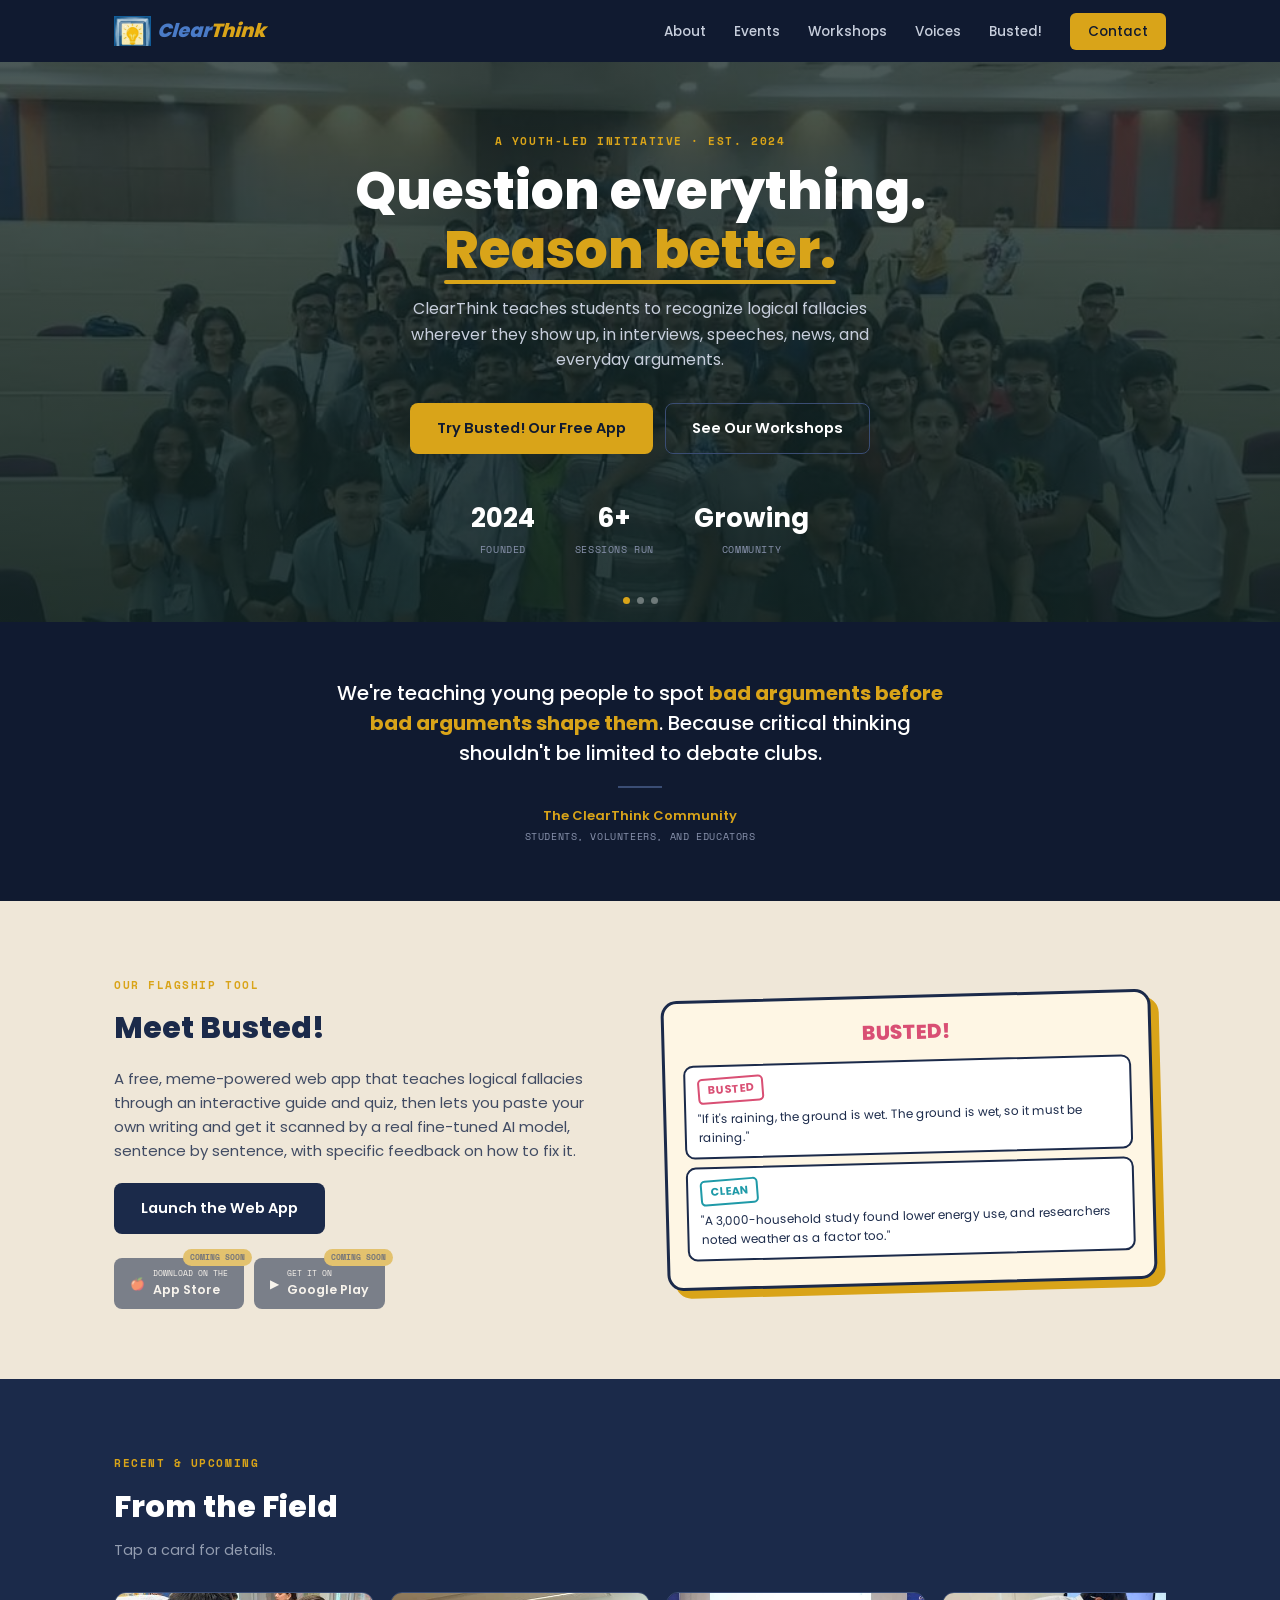
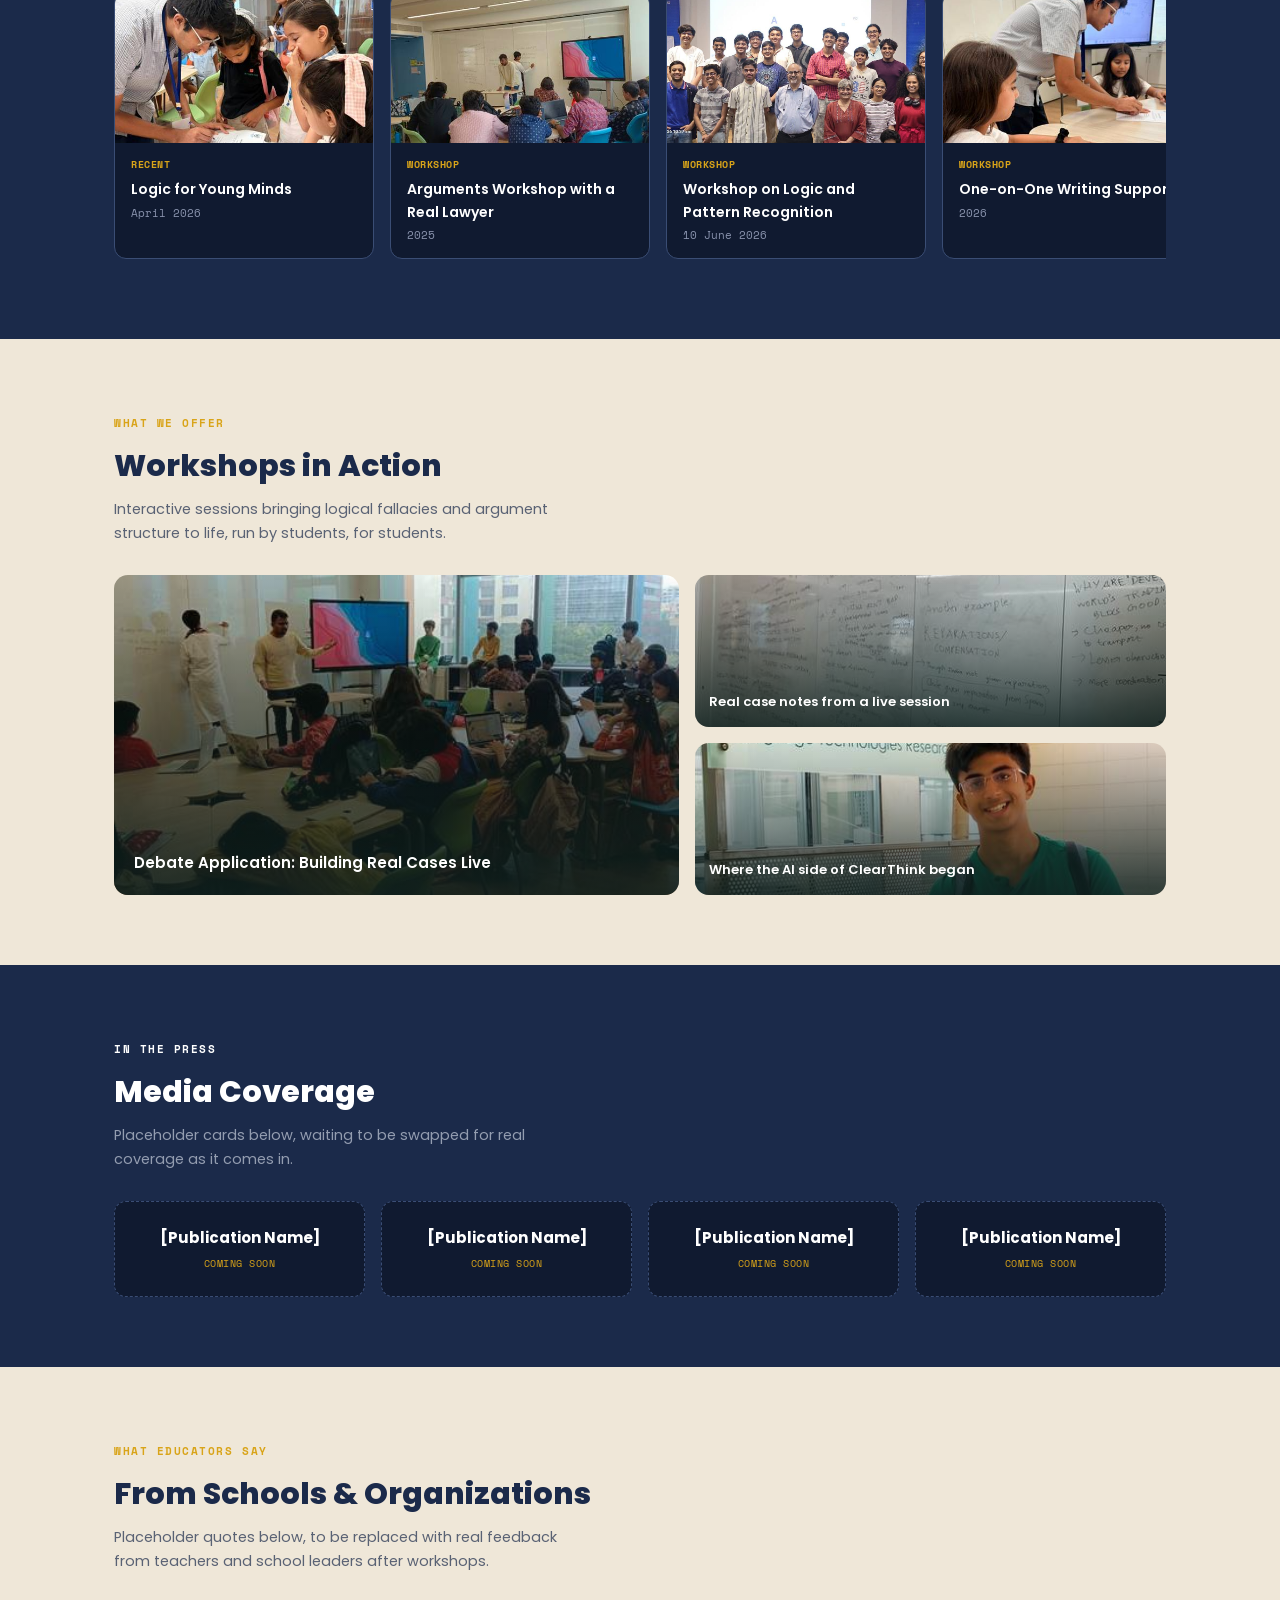
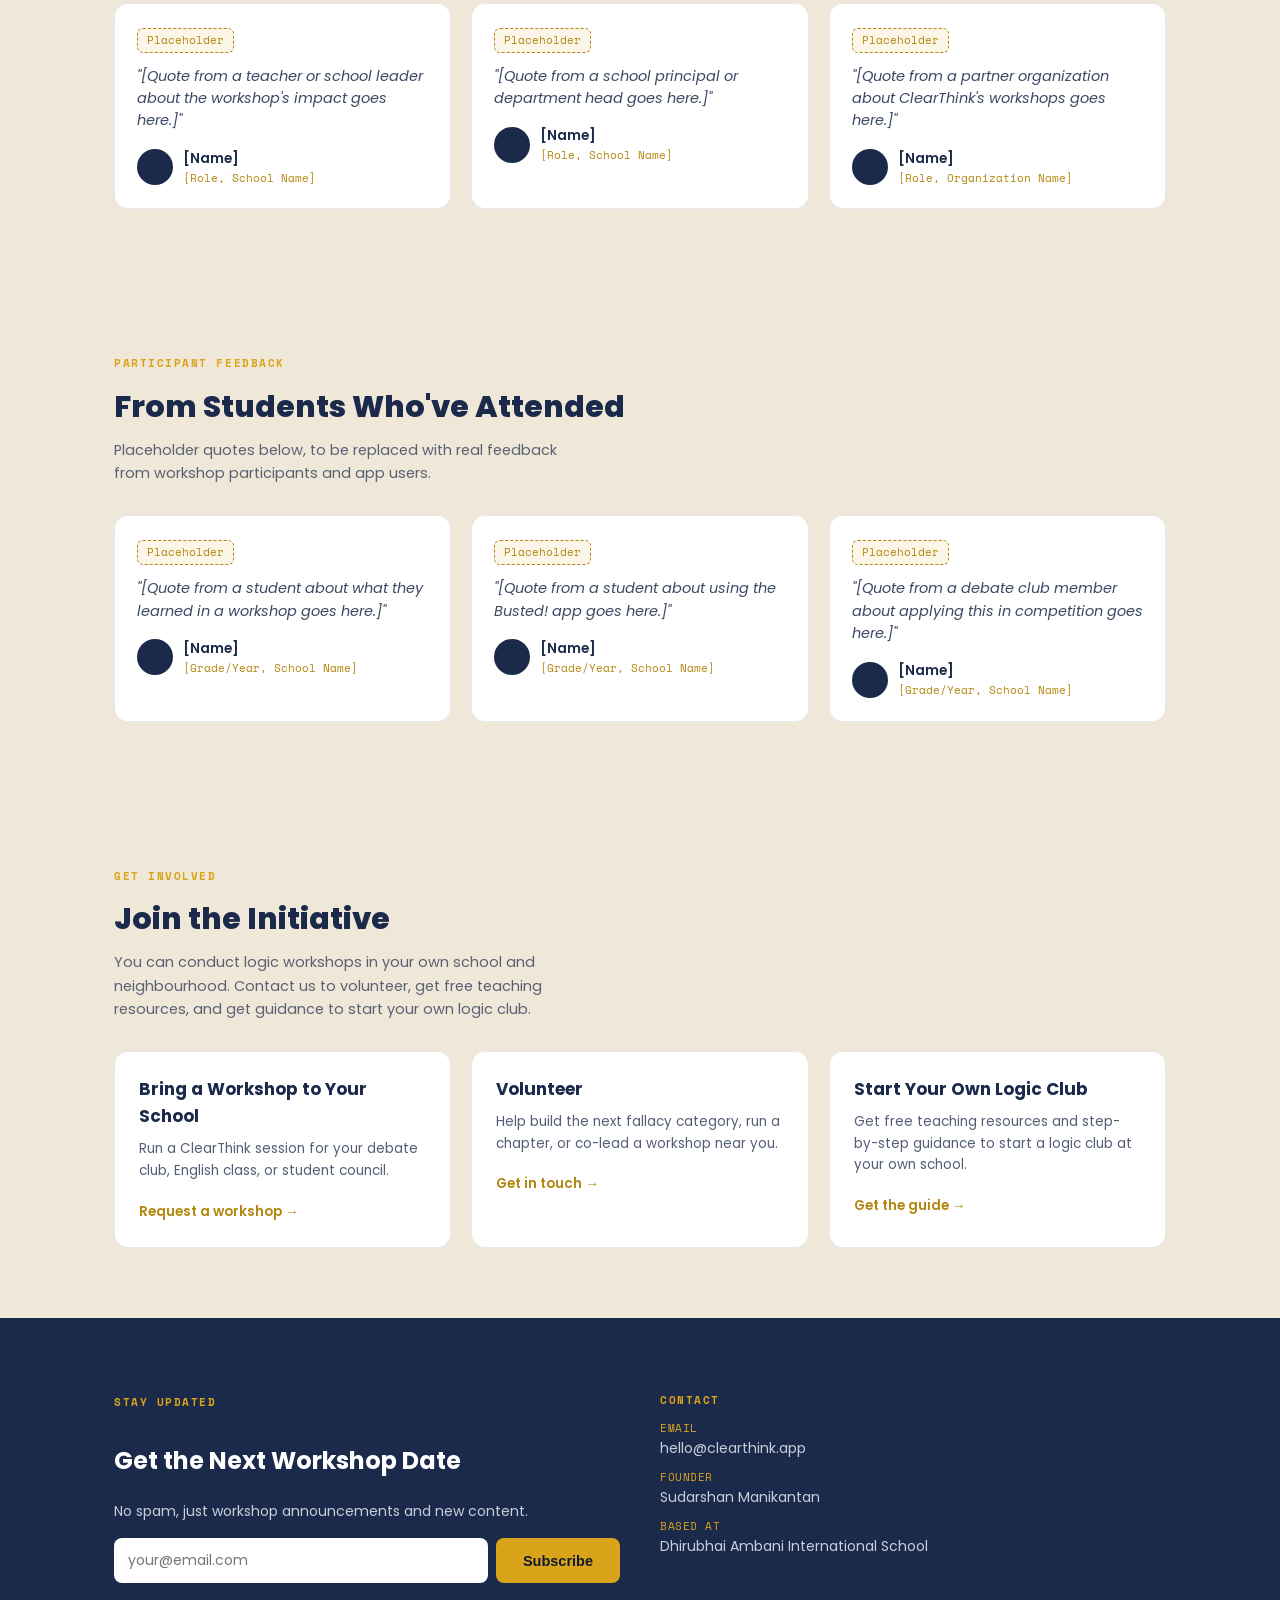
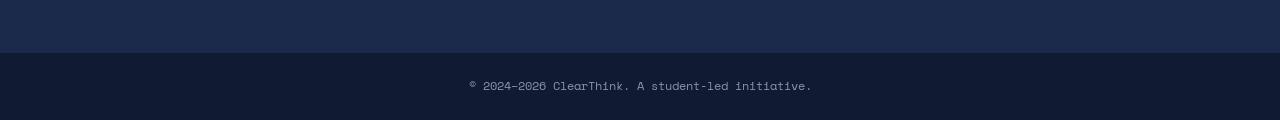
==== index.html @ 988c81aa "Add files via upload" ====
<!DOCTYPE html>
<html lang="en">
<head>
<meta charset="UTF-8" />
<meta name="viewport" content="width=device-width, initial-scale=1.0" />
<title>ClearThink: Learn to Spot Bad Arguments</title>
<link rel="preconnect" href="https://fonts.googleapis.com">
<link rel="preconnect" href="https://fonts.gstatic.com" crossorigin>
<link href="https://fonts.googleapis.com/css2?family=Poppins:wght@400;500;600;700;800&family=Space+Mono:wght@400;500;700&display=swap" rel="stylesheet">
<style>
  :root {
    --ink: #1B2A4A;
    --ink-deep: #101A30;
    --bone: #EFE7D8;
    --gold: #D9A419;
    --gold-deep: #B3860F;
    --white: #FFFFFF;
    --muted: #C7CEDC;
    --muted-dark: #8993AD;
    --line: #3A4D74;
  }
  * { box-sizing: border-box; }
  @media (prefers-reduced-motion: reduce) {
    *, *::before, *::after { animation-duration: 0.001ms !important; transition-duration: 0.001ms !important; }
  }
  html { scroll-behavior: smooth; }
  body {
    margin: 0;
    background: var(--bone);
    color: var(--ink);
    font-family: 'Poppins', sans-serif;
    line-height: 1.6;
  }
  a { color: inherit; }
  .wrap { max-width: 1100px; margin: 0 auto; padding: 0 24px; }
  .eyebrow {
    font-family: 'Space Mono', monospace;
    font-size: 11px;
    letter-spacing: 0.14em;
    text-transform: uppercase;
    color: var(--gold);
    font-weight: 700;
    display: inline-block;
    margin-bottom: 10px;
  }

  /* ---------- Nav ---------- */
  header.site-nav {
    position: sticky; top: 0; z-index: 50;
    background: var(--ink-deep);
  }
  .nav-inner { max-width: 1100px; margin: 0 auto; padding: 16px 24px; display: flex; align-items: center; justify-content: space-between; }
  .logo { display: flex; align-items: center; gap: 8px; text-decoration: none; }
  .logo img { height: 30px; width: auto; display: block; }
  .logo .wordmark {
    font-family: 'Poppins', sans-serif;
    font-weight: 800;
    font-style: italic;
    transform: skewX(-6deg);
    font-size: 19px;
    letter-spacing: -0.01em;
    display: inline-block;
    color: #4A7BC7;
  }
  .logo .wordmark span { color: var(--gold); }
  .nav-links { display: flex; gap: 28px; list-style: none; margin: 0; padding: 0; }
  .nav-links a { text-decoration: none; color: var(--muted); font-size: 13.5px; font-weight: 500; }
  .nav-links a:hover { color: #fff; }
  .nav-cta { background: var(--gold); color: var(--ink-deep) !important; padding: 9px 18px; border-radius: 6px; font-weight: 600; }
  .mobile-toggle { display: none; background: none; border: none; font-size: 22px; cursor: pointer; color: #fff; }
  @media (max-width: 760px) {
    .nav-links { position: fixed; top: 58px; left: 0; right: 0; background: var(--ink-deep); flex-direction: column; gap: 0; display: none; padding: 8px 0; }
    .nav-links.open { display: flex; }
    .nav-links li { padding: 12px 24px; border-top: 1px solid var(--line); }
    .mobile-toggle { display: block; }
  }

  /* ---------- Hero carousel ---------- */
  .hero { position: relative; min-height: 560px; display: flex; align-items: center; justify-content: center; overflow: hidden; }
  .hero-slide {
    position: absolute; inset: 0;
    background-size: cover; background-position: center;
    opacity: 0; transition: opacity 1.2s ease;
  }
  .hero-slide.active { opacity: 1; }
  .hero-scrim { position: absolute; inset: 0; background: linear-gradient(180deg, rgba(15,33,31,0.75) 0%, rgba(15,33,31,0.88) 100%); }
  .hero-content { position: relative; z-index: 2; text-align: center; padding: 60px 24px; }
  .hero-content h1 { font-weight: 800; font-size: clamp(32px, 5.5vw, 52px); color: #fff; max-width: 720px; margin: 0 auto 16px; line-height: 1.15; }
  .hero-content h1 .line { display: block; opacity: 0; transform: translateY(18px); animation: heroLineIn 0.7s ease forwards; }
  .hero-content h1 .line:nth-child(1) { animation-delay: 0.1s; }
  .hero-content h1 .line:nth-child(2) { animation-delay: 0.45s; }
  @keyframes heroLineIn { to { opacity: 1; transform: translateY(0); } }
  .hero-content h1 .hl { color: var(--gold); position: relative; display: inline-block; }
  .hero-content h1 .hl::after {
    content: '';
    position: absolute;
    left: 0; bottom: -4px;
    height: 4px; width: 0;
    background: var(--gold);
    border-radius: 3px;
    animation: heroUnderline 0.6s ease forwards;
    animation-delay: 1.1s;
  }
  @keyframes heroUnderline { to { width: 100%; } }
  .hero-sub { color: var(--muted); font-size: 16px; max-width: 500px; margin: 0 auto 30px; }
  .hero-ctas { display: flex; gap: 12px; justify-content: center; flex-wrap: wrap; margin-bottom: 44px; }
  .btn { font-weight: 600; font-size: 14.5px; padding: 13px 26px; border-radius: 8px; text-decoration: none; display: inline-block; cursor: pointer; border: 1.5px solid transparent; transition: transform 0.12s; }
  .btn:hover { transform: translateY(-2px); }
  .btn-solid { background: var(--gold); color: var(--ink-deep); }
  .btn-outline { background: transparent; color: #fff; border-color: var(--line); }
  .hero-stats { display: flex; justify-content: center; gap: 40px; flex-wrap: wrap; }
  .hero-stat .num { font-weight: 700; font-size: 26px; color: #fff; }
  .hero-stat .label { font-family: 'Space Mono', monospace; font-size: 10px; text-transform: uppercase; letter-spacing: 0.06em; color: var(--muted-dark); margin-top: 2px; }
  .hero-dots { position: absolute; bottom: 18px; left: 0; right: 0; display: flex; justify-content: center; gap: 7px; z-index: 3; }
  .hero-dot { width: 7px; height: 7px; border-radius: 50%; background: rgba(255,255,255,0.35); }
  .hero-dot.active { background: var(--gold); }

  /* ---------- Mission ---------- */
  .mission { background: var(--ink-deep); text-align: center; padding: 56px 24px; }
  .mission p { color: #fff; font-size: 20px; font-weight: 500; max-width: 620px; margin: 0 auto 16px; line-height: 1.5; }
  .mission .hl { color: var(--gold); font-weight: 700; }
  .mission-divider { width: 44px; height: 1.5px; background: var(--line); margin: 18px auto; }
  .mission-author { font-weight: 600; font-size: 13px; color: var(--gold); }
  .mission-role { font-family: 'Space Mono', monospace; font-size: 10px; letter-spacing: 0.06em; text-transform: uppercase; color: var(--muted-dark); margin-top: 2px; }

  section { padding: 70px 0; }
  h2.section-title { font-weight: 800; font-size: 30px; margin: 0 0 8px; }
  .section-sub { color: var(--ink); opacity: 0.7; font-size: 14.5px; max-width: 480px; margin: 0 0 30px; }

  /* ---------- Busted spotlight ---------- */
  .app-section .wrap { display: grid; grid-template-columns: 1fr 1fr; gap: 48px; align-items: center; }
  @media (max-width: 800px) { .app-section .wrap { grid-template-columns: 1fr; } }
  .app-copy p { font-size: 15px; opacity: 0.82; margin-bottom: 20px; }
  .app-ctas { display: flex; gap: 12px; flex-wrap: wrap; margin-bottom: 24px; }
  .btn-dark { background: var(--ink); color: #fff; }
  .store-badges { display: flex; gap: 10px; flex-wrap: wrap; }
  .store-badge { display: flex; align-items: center; gap: 8px; background: var(--ink); color: #fff; padding: 9px 16px; border-radius: 8px; font-size: 12px; opacity: 0.55; position: relative; }
  .store-badge .store-sub { font-family: 'Space Mono', monospace; font-size: 8px; text-transform: uppercase; display: block; }
  .store-badge .store-main { font-weight: 600; font-size: 12.5px; }
  .coming-soon-tag { position: absolute; top: -9px; right: -8px; background: var(--gold); color: var(--ink-deep); font-family: 'Space Mono', monospace; font-size: 8px; font-weight: 700; padding: 2px 7px; border-radius: 20px; text-transform: uppercase; }
  .app-mockup { position: relative; background: #fef6e4; border: 3px solid var(--ink); border-radius: 16px; padding: 18px; transform: rotate(-1.5deg); box-shadow: 8px 8px 0 var(--gold); margin-right: 12px; }
  .mockup-title { font-weight: 800; font-size: 20px; color: #d94f74; text-align: center; margin-bottom: 12px; }
  .mockup-card { background: #fff; border: 2px solid var(--ink); border-radius: 10px; padding: 10px 12px; margin-bottom: 8px; font-size: 12px; color: var(--ink); }
  .mockup-stamp { display: inline-block; font-weight: 700; font-size: 11px; padding: 2px 8px; border-radius: 5px; border: 2px solid #d94f74; color: #d94f74; transform: rotate(-3deg); margin-bottom: 6px; }
  .mockup-stamp.clean { color: #1f9aa8; border-color: #1f9aa8; }

  /* ---------- Events filmstrip ---------- */
  .events-section { background: var(--ink); }
  .events-section .section-title, .events-section .eyebrow { color: #fff; }
  .events-section .eyebrow { color: var(--gold); }
  .events-section .section-sub { color: var(--muted); }
  .filmstrip { display: flex; gap: 16px; overflow-x: auto; padding-bottom: 10px; scroll-snap-type: x mandatory; }
  .event-card { min-width: 260px; scroll-snap-align: start; background: var(--ink-deep); border-radius: 12px; overflow: hidden; cursor: pointer; border: 1px solid var(--line); transition: transform 0.15s; }
  .event-card:hover { transform: translateY(-3px); }
  .event-card img { width: 100%; height: 150px; object-fit: cover; display: block; }
  .event-card-body { padding: 14px 16px; }
  .event-tag { font-family: 'Space Mono', monospace; font-size: 9.5px; text-transform: uppercase; letter-spacing: 0.06em; color: var(--gold); font-weight: 700; margin-bottom: 6px; }
  .event-name { font-weight: 600; font-size: 14px; color: #fff; margin-bottom: 4px; }
  .event-date { font-family: 'Space Mono', monospace; font-size: 10.5px; color: var(--muted-dark); }

  /* lightbox */
  .lightbox-overlay { display: none; position: fixed; inset: 0; background: rgba(15,33,31,0.9); z-index: 100; align-items: center; justify-content: center; padding: 20px; }
  .lightbox-overlay.show { display: flex; }
  .lightbox-card { background: var(--bone); border-radius: 14px; max-width: 480px; width: 100%; overflow: hidden; position: relative; }
  .lightbox-card img { width: 100%; height: 260px; object-fit: cover; display: block; }
  .lightbox-body { padding: 20px 22px; }
  .lightbox-close { position: absolute; top: 12px; right: 12px; width: 32px; height: 32px; border-radius: 50%; background: var(--ink); color: #fff; border: none; font-size: 15px; cursor: pointer; }
  .lightbox-body h3 { font-weight: 700; font-size: 18px; margin: 0 0 6px; }
  .lightbox-body p { font-size: 13.5px; opacity: 0.8; margin: 0; }

  /* ---------- Workshops ---------- */
  .workshop-grid { display: grid; grid-template-columns: 1.2fr 1fr; gap: 16px; }
  @media (max-width: 760px) { .workshop-grid { grid-template-columns: 1fr; } }
  .workshop-feature { position: relative; border-radius: 14px; overflow: hidden; min-height: 320px; }
  .workshop-feature img { width: 100%; height: 100%; object-fit: cover; position: absolute; inset: 0; }
  .workshop-feature-label { position: relative; z-index: 2; background: linear-gradient(0deg, rgba(15,33,31,0.85), transparent); height: 100%; display: flex; align-items: flex-end; padding: 20px; }
  .workshop-feature-label span { color: #fff; font-weight: 600; font-size: 15px; }
  .workshop-stack { display: flex; flex-direction: column; gap: 16px; }
  .workshop-small { position: relative; border-radius: 14px; overflow: hidden; height: 152px; }
  .workshop-small img { width: 100%; height: 100%; object-fit: cover; position: absolute; inset: 0; }
  .workshop-small-label { position: relative; z-index: 2; background: linear-gradient(0deg, rgba(15,33,31,0.85), transparent); height: 100%; display: flex; align-items: flex-end; padding: 14px; }
  .workshop-small-label span { color: #fff; font-weight: 600; font-size: 13px; }

  /* ---------- About / founder ---------- */
  .about-section { background: var(--ink-deep); }
  .about-section .eyebrow { color: var(--gold); }
  .about-inner { display: grid; grid-template-columns: 210px 1fr 150px; gap: 30px; align-items: start; }
  @media (max-width: 800px) { .about-inner { grid-template-columns: 1fr; } }
  .founder-photo { width: 100%; aspect-ratio: 1; border-radius: 14px; overflow: hidden; }
  .founder-photo img { width: 100%; height: 100%; object-fit: cover; display: block; }
  .about-inner h2 { color: #fff; font-size: 26px; margin-bottom: 4px; }
  .founder-role { font-family: 'Space Mono', monospace; font-size: 11.5px; color: var(--gold); text-transform: uppercase; letter-spacing: 0.04em; margin-bottom: 14px; }
  .about-inner p { color: var(--muted); font-size: 14px; margin: 0 0 12px; }
  .cred-badges { display: flex; flex-wrap: wrap; gap: 7px; margin-top: 14px; }
  .cred-badge { font-family: 'Space Mono', monospace; font-size: 10px; color: var(--muted); background: rgba(255,255,255,0.06); border: 1px solid var(--line); padding: 5px 11px; border-radius: 20px; }
  .side-photo { border-radius: 12px; overflow: hidden; }
  .side-photo img { width: 100%; display: block; }
  .side-photo-cap { font-family: 'Space Mono', monospace; font-size: 9.5px; color: var(--muted-dark); margin-top: 6px; text-align: center; }

  /* ---------- Get Involved ---------- */
  .involved-grid { display: grid; grid-template-columns: repeat(auto-fit, minmax(240px, 1fr)); gap: 20px; }
  .involved-card { background: #fff; border-radius: 14px; padding: 24px; border: 1px solid rgba(22,48,46,0.1); }
  .involved-card h3 { font-weight: 700; font-size: 17px; margin: 0 0 8px; color: var(--ink); }
  .involved-card p { font-size: 13.5px; opacity: 0.75; margin: 0 0 16px; }
  .involved-card a { font-size: 13.5px; font-weight: 600; text-decoration: none; color: var(--gold-deep); }

  /* ---------- Contact ---------- */
  .contact-section { background: var(--ink); }
  .contact-inner { display: grid; grid-template-columns: 1fr 1fr; gap: 40px; }
  @media (max-width: 700px) { .contact-inner { grid-template-columns: 1fr; } }
  .contact-section .eyebrow { color: var(--gold); }
  .contact-section h2 { color: #fff; }
  .newsletter-form { display: flex; gap: 8px; margin-top: 16px; flex-wrap: wrap; }
  .newsletter-form input { flex: 1; min-width: 180px; padding: 12px 14px; border: none; border-radius: 8px; font-family: 'Poppins', sans-serif; font-size: 14px; }
  .contact-details { font-size: 14px; color: var(--muted); }
  .contact-details .row { margin-bottom: 10px; }
  .contact-details .k { font-family: 'Space Mono', monospace; font-size: 10.5px; text-transform: uppercase; letter-spacing: 0.05em; color: var(--gold); }

  /* ---------- Media coverage ---------- */
  .media-section { background: var(--ink); }
  .media-section .eyebrow, .media-section .section-title { color: #fff; }
  .media-section .section-sub { color: var(--muted); }
  .media-grid { display: grid; grid-template-columns: repeat(auto-fit, minmax(180px, 1fr)); gap: 16px; }
  .media-card {
    background: var(--ink-deep);
    border: 1px dashed var(--line);
    border-radius: 12px;
    padding: 24px 18px;
    text-align: center;
  }
  .media-card .pub-name { color: #fff; font-weight: 700; font-size: 15px; margin-bottom: 6px; }
  .media-card .pub-tag { font-family: 'Space Mono', monospace; font-size: 10px; color: var(--gold); text-transform: uppercase; letter-spacing: 0.05em; }

  /* ---------- Testimonials (educators + participants) ---------- */
  .testimonial-grid { display: grid; grid-template-columns: repeat(auto-fit, minmax(260px, 1fr)); gap: 20px; }
  .testimonial-card {
    background: #fff;
    border-radius: 14px;
    padding: 22px;
    border: 1px solid rgba(27,42,74,0.1);
  }
  .testimonial-quote { font-size: 14.5px; font-style: italic; opacity: 0.85; margin: 0 0 16px; line-height: 1.55; }
  .testimonial-person { display: flex; align-items: center; gap: 10px; }
  .testimonial-avatar { width: 36px; height: 36px; border-radius: 50%; background: var(--ink); flex-shrink: 0; }
  .testimonial-name { font-weight: 600; font-size: 13.5px; }
  .testimonial-role { font-family: 'Space Mono', monospace; font-size: 10.5px; color: var(--gold-deep); }
  .placeholder-note {
    font-family: 'Space Mono', monospace;
    font-size: 10.5px;
    color: var(--gold-deep);
    background: rgba(217,164,25,0.1);
    border: 1px dashed var(--gold-deep);
    border-radius: 6px;
    padding: 3px 9px;
    display: inline-block;
    margin-bottom: 12px;
  }

  footer.site-footer { text-align: center; padding: 24px; font-size: 11.5px; color: var(--muted-dark); font-family: 'Space Mono', monospace; background: var(--ink-deep); }
</style>
</head>
<body>

<header class="site-nav">
  <div class="nav-inner">
    <a class="logo" href="index.html"><img src="[data-uri]" alt="ClearThink logo"><span class="wordmark">Clear<span>Think</span></span></a>
    <button class="mobile-toggle" id="mobile-toggle" aria-label="Toggle menu">☰</button>
    <ul class="nav-links" id="nav-links">
      <li><a href="about.html">About</a></li>
      <li><a href="#events">Events</a></li>
      <li><a href="#workshops">Workshops</a></li>
      <li><a href="#voices">Voices</a></li>
      <li><a href="busted_fallacy_guide.html" target="_blank">Busted!</a></li>
      <li><a href="#contact" class="nav-cta">Contact</a></li>
    </ul>
  </div>
</header>

<div class="hero" id="hero">
  <div class="hero-slide active" id="slide-0" style="background-image:url('[data-uri]')"></div>
  <div class="hero-slide" id="slide-1" style="background-image:url('[data-uri]')"></div>
  <div class="hero-slide" id="slide-2" style="background-image:url('[data-uri]')"></div>
  <div class="hero-scrim"></div>
  <div class="hero-content">
    <span class="eyebrow">A youth-led initiative · Est. 2024</span>
    <h1><span class="line">Question everything.</span><span class="line hl">Reason better.</span></h1>
    <p class="hero-sub">ClearThink teaches students to recognize logical fallacies wherever they show up, in interviews, speeches, news, and everyday arguments.</p>
    <div class="hero-ctas">
      <a href="busted_fallacy_guide.html" target="_blank" class="btn btn-solid">Try Busted! Our Free App</a>
      <a href="#workshops" class="btn btn-outline">See Our Workshops</a>
    </div>
    <div class="hero-stats">
      <div class="hero-stat"><div class="num">2024</div><div class="label">Founded</div></div>
      <div class="hero-stat"><div class="num">6+</div><div class="label">Sessions run</div></div>
      <div class="hero-stat"><div class="num">Growing</div><div class="label">Community</div></div>
    </div>
  </div>
  <div class="hero-dots">
    <div class="hero-dot active" data-slide="0"></div>
    <div class="hero-dot" data-slide="1"></div>
    <div class="hero-dot" data-slide="2"></div>
  </div>
</div>

<div class="mission" id="mission">
  <p>We're teaching young people to spot <span class="hl">bad arguments before bad arguments shape them</span>. Because critical thinking shouldn't be limited to debate clubs.</p>
  <div class="mission-divider"></div>
  <div class="mission-author">The ClearThink Community</div>
  <div class="mission-role">Students, Volunteers, and Educators</div>
</div>

<section class="app-section">
  <div class="wrap">
    <div class="app-copy">
      <span class="eyebrow">Our Flagship Tool</span>
      <h2 class="section-title">Meet Busted!</h2>
      <p>A free, meme-powered web app that teaches logical fallacies through an interactive guide and quiz, then lets you paste your own writing and get it scanned by a real fine-tuned AI model, sentence by sentence, with specific feedback on how to fix it.</p>
      <div class="app-ctas">
        <a href="busted_fallacy_guide.html" target="_blank" class="btn btn-dark">Launch the Web App</a>
      </div>
      <div class="store-badges">
        <span class="store-badge"><span class="coming-soon-tag">Coming Soon</span><span>🍎</span><span><span class="store-sub">Download on the</span><span class="store-main">App Store</span></span></span>
        <span class="store-badge"><span class="coming-soon-tag">Coming Soon</span><span>▶</span><span><span class="store-sub">Get it on</span><span class="store-main">Google Play</span></span></span>
      </div>
    </div>
    <div class="app-mockup">
      <div class="mockup-title">BUSTED!</div>
      <div class="mockup-card"><span class="mockup-stamp">BUSTED</span><div>"If it's raining, the ground is wet. The ground is wet, so it must be raining."</div></div>
      <div class="mockup-card"><span class="mockup-stamp clean">CLEAN</span><div>"A 3,000-household study found lower energy use, and researchers noted weather as a factor too."</div></div>
    </div>
  </div>
</section>

<section class="events-section" id="events">
  <div class="wrap">
    <span class="eyebrow">Recent &amp; Upcoming</span>
    <h2 class="section-title">From the Field</h2>
    <p class="section-sub">Tap a card for details.</p>
    <div class="filmstrip">
      <div class="event-card" onclick="openLightbox('litfest')">
        <img src="[data-uri]" alt="LitFest haiku writing session">
        <div class="event-card-body"><div class="event-tag">Recent</div><div class="event-name">Logic for Young Minds</div><div class="event-date">April 2026</div></div>
      </div>
      <div class="event-card" onclick="openLightbox('arguments')">
        <img src="[data-uri]" alt="Arguments workshop with a real life lawyer">
        <div class="event-card-body"><div class="event-tag">Workshop</div><div class="event-name">Arguments Workshop with a Real Lawyer</div><div class="event-date">2025</div></div>
      </div>
      <div class="event-card" onclick="openLightbox('community')">
        <img src="[data-uri]" alt="Community gathering">
        <div class="event-card-body"><div class="event-tag">Workshop</div><div class="event-name">Workshop on Logic and Pattern Recognition</div><div class="event-date">10 June 2026</div></div>
      </div>
      <div class="event-card" onclick="openLightbox('litfest2')">
        <img src="[data-uri]" alt="Lit fest one on one tutoring">
        <div class="event-card-body"><div class="event-tag">Workshop</div><div class="event-name">One-on-One Writing Support</div><div class="event-date">2026</div></div>
      </div>
    </div>
  </div>
</section>

<div class="lightbox-overlay" id="lightbox-overlay">
  <div class="lightbox-card">
    <button class="lightbox-close" id="lightbox-close">✕</button>
    <img id="lightbox-img" src="" alt="">
    <div class="lightbox-body">
      <h3 id="lightbox-title"></h3>
      <p id="lightbox-desc"></p>
    </div>
  </div>
</div>

<section id="workshops">
  <div class="wrap">
    <span class="eyebrow">What We Offer</span>
    <h2 class="section-title">Workshops in Action</h2>
    <p class="section-sub">Interactive sessions bringing logical fallacies and argument structure to life, run by students, for students.</p>
    <div class="workshop-grid">
      <div class="workshop-feature">
        <img src="[data-uri]" alt="Students working through a debate case in class">
        <div class="workshop-feature-label"><span>Debate Application: Building Real Cases Live</span></div>
      </div>
      <div class="workshop-stack">
        <div class="workshop-small">
          <img src="[data-uri]" alt="Whiteboard full of argument notes">
          <div class="workshop-small-label"><span>Real case notes from a live session</span></div>
        </div>
        <div class="workshop-small">
          <img src="[data-uri]" alt="Founder at a language technology research lab">
          <div class="workshop-small-label"><span>Where the AI side of ClearThink began</span></div>
        </div>
      </div>
    </div>
  </div>
</section>

<section class="media-section">
  <div class="wrap">
    <span class="eyebrow">In the Press</span>
    <h2 class="section-title">Media Coverage</h2>
    <p class="section-sub">Placeholder cards below, waiting to be swapped for real coverage as it comes in.</p>
    <div class="media-grid">
      <div class="media-card">
        <div class="pub-name">[Publication Name]</div>
        <div class="pub-tag">Coming Soon</div>
      </div>
      <div class="media-card">
        <div class="pub-name">[Publication Name]</div>
        <div class="pub-tag">Coming Soon</div>
      </div>
      <div class="media-card">
        <div class="pub-name">[Publication Name]</div>
        <div class="pub-tag">Coming Soon</div>
      </div>
      <div class="media-card">
        <div class="pub-name">[Publication Name]</div>
        <div class="pub-tag">Coming Soon</div>
      </div>
    </div>
  </div>
</section>

<section id="voices">
  <div class="wrap">
    <span class="eyebrow">What Educators Say</span>
    <h2 class="section-title">From Schools &amp; Organizations</h2>
    <p class="section-sub">Placeholder quotes below, to be replaced with real feedback from teachers and school leaders after workshops.</p>
    <div class="testimonial-grid">
      <div class="testimonial-card">
        <span class="placeholder-note">Placeholder</span>
        <p class="testimonial-quote">"[Quote from a teacher or school leader about the workshop's impact goes here.]"</p>
        <div class="testimonial-person">
          <div class="testimonial-avatar"></div>
          <div>
            <div class="testimonial-name">[Name]</div>
            <div class="testimonial-role">[Role, School Name]</div>
          </div>
        </div>
      </div>
      <div class="testimonial-card">
        <span class="placeholder-note">Placeholder</span>
        <p class="testimonial-quote">"[Quote from a school principal or department head goes here.]"</p>
        <div class="testimonial-person">
          <div class="testimonial-avatar"></div>
          <div>
            <div class="testimonial-name">[Name]</div>
            <div class="testimonial-role">[Role, School Name]</div>
          </div>
        </div>
      </div>
      <div class="testimonial-card">
        <span class="placeholder-note">Placeholder</span>
        <p class="testimonial-quote">"[Quote from a partner organization about ClearThink's workshops goes here.]"</p>
        <div class="testimonial-person">
          <div class="testimonial-avatar"></div>
          <div>
            <div class="testimonial-name">[Name]</div>
            <div class="testimonial-role">[Role, Organization Name]</div>
          </div>
        </div>
      </div>
    </div>
  </div>
</section>

<section>
  <div class="wrap">
    <span class="eyebrow">Participant Feedback</span>
    <h2 class="section-title">From Students Who've Attended</h2>
    <p class="section-sub">Placeholder quotes below, to be replaced with real feedback from workshop participants and app users.</p>
    <div class="testimonial-grid">
      <div class="testimonial-card">
        <span class="placeholder-note">Placeholder</span>
        <p class="testimonial-quote">"[Quote from a student about what they learned in a workshop goes here.]"</p>
        <div class="testimonial-person">
          <div class="testimonial-avatar"></div>
          <div>
            <div class="testimonial-name">[Name]</div>
            <div class="testimonial-role">[Grade/Year, School Name]</div>
          </div>
        </div>
      </div>
      <div class="testimonial-card">
        <span class="placeholder-note">Placeholder</span>
        <p class="testimonial-quote">"[Quote from a student about using the Busted! app goes here.]"</p>
        <div class="testimonial-person">
          <div class="testimonial-avatar"></div>
          <div>
            <div class="testimonial-name">[Name]</div>
            <div class="testimonial-role">[Grade/Year, School Name]</div>
          </div>
        </div>
      </div>
      <div class="testimonial-card">
        <span class="placeholder-note">Placeholder</span>
        <p class="testimonial-quote">"[Quote from a debate club member about applying this in competition goes here.]"</p>
        <div class="testimonial-person">
          <div class="testimonial-avatar"></div>
          <div>
            <div class="testimonial-name">[Name]</div>
            <div class="testimonial-role">[Grade/Year, School Name]</div>
          </div>
        </div>
      </div>
    </div>
  </div>
</section>



<section class="involved">
  <div class="wrap">
    <span class="eyebrow">Get Involved</span>
    <h2 class="section-title">Join the Initiative</h2>
    <p class="section-sub">You can conduct logic workshops in your own school and neighbourhood. Contact us to volunteer, get free teaching resources, and get guidance to start your own logic club.</p>
    <div class="involved-grid">
      <div class="involved-card"><h3>Bring a Workshop to Your School</h3><p>Run a ClearThink session for your debate club, English class, or student council.</p><a href="#contact">Request a workshop →</a></div>
      <div class="involved-card"><h3>Volunteer</h3><p>Help build the next fallacy category, run a chapter, or co-lead a workshop near you.</p><a href="#contact">Get in touch →</a></div>
      <div class="involved-card"><h3>Start Your Own Logic Club</h3><p>Get free teaching resources and step-by-step guidance to start a logic club at your own school.</p><a href="#contact">Get the guide →</a></div>
    </div>
  </div>
</section>

<section class="contact-section" id="contact">
  <div class="wrap contact-inner">
    <div>
      <span class="eyebrow">Stay Updated</span>
      <h2 style="font-size:24px; font-weight:700;">Get the Next Workshop Date</h2>
      <p style="color:var(--muted); font-size:14px; margin-top:8px;">No spam, just workshop announcements and new content.</p>
      <form class="newsletter-form" onsubmit="event.preventDefault(); alert('Connect this form to Google Forms or Mailchimp to actually collect signups.');">
        <input type="email" placeholder="your@email.com" required />
        <button type="submit" class="btn btn-solid">Subscribe</button>
      </form>
    </div>
    <div class="contact-details">
      <span class="eyebrow">Contact</span>
      <div class="row"><div class="k">Email</div>hello@clearthink.app</div>
      <div class="row"><div class="k">Founder</div>Sudarshan Manikantan</div>
      <div class="row"><div class="k">Based At</div>Dhirubhai Ambani International School</div>
    </div>
  </div>
</section>

<footer class="site-footer">© 2024–2026 ClearThink. A student-led initiative.</footer>

<script>
  document.getElementById('mobile-toggle').addEventListener('click', () => {
    document.getElementById('nav-links').classList.toggle('open');
  });
  document.querySelectorAll('.nav-links a').forEach(a => {
    a.addEventListener('click', () => document.getElementById('nav-links').classList.remove('open'));
  });

  let currentSlide = 0;
  const slideCount = 3;
  function showSlide(i) {
    document.querySelectorAll('.hero-slide').forEach(s => s.classList.remove('active'));
    document.querySelectorAll('.hero-dot').forEach(d => d.classList.remove('active'));
    document.getElementById('slide-' + i).classList.add('active');
    document.querySelector(`.hero-dot[data-slide="${i}"]`).classList.add('active');
    currentSlide = i;
  }
  document.querySelectorAll('.hero-dot').forEach(dot => {
    dot.addEventListener('click', () => showSlide(parseInt(dot.dataset.slide)));
  });
  setInterval(() => { showSlide((currentSlide + 1) % slideCount); }, 5000);

  const eventDetails = {
    litfest: { title: 'Logic for Young Minds', desc: 'A hands-on session for younger students, April 2026, giving them their first taste of structured argument and reasoning exercises.' },
    arguments: { title: 'Arguments Workshop with a Real Lawyer', desc: 'A 2025 live workshop on building and structuring arguments, run with a real life lawyer, working through real case examples on the whiteboard with students.' },
    community: { title: 'Workshop on Logic and Pattern Recognition', desc: 'A session on 10 June 2026 exploring how logic and pattern recognition connect, with students working through structured reasoning exercises together.' },
    litfest2: { title: 'One-on-One Writing Support', desc: 'Individual support helping younger students structure their ideas and arguments during a writing workshop session.' }
  };
  function openLightbox(key) {
    const info = eventDetails[key];
    const cardImg = document.querySelector(`.event-card[onclick="openLightbox('${key}')"] img`);
    document.getElementById('lightbox-img').src = cardImg.src;
    document.getElementById('lightbox-title').textContent = info.title;
    document.getElementById('lightbox-desc').textContent = info.desc;
    document.getElementById('lightbox-overlay').classList.add('show');
  }
  document.getElementById('lightbox-close').addEventListener('click', () => {
    document.getElementById('lightbox-overlay').classList.remove('show');
  });
  document.getElementById('lightbox-overlay').addEventListener('click', (e) => {
    if (e.target.id === 'lightbox-overlay') document.getElementById('lightbox-overlay').classList.remove('show');
  });
</script>

</body>
</html>
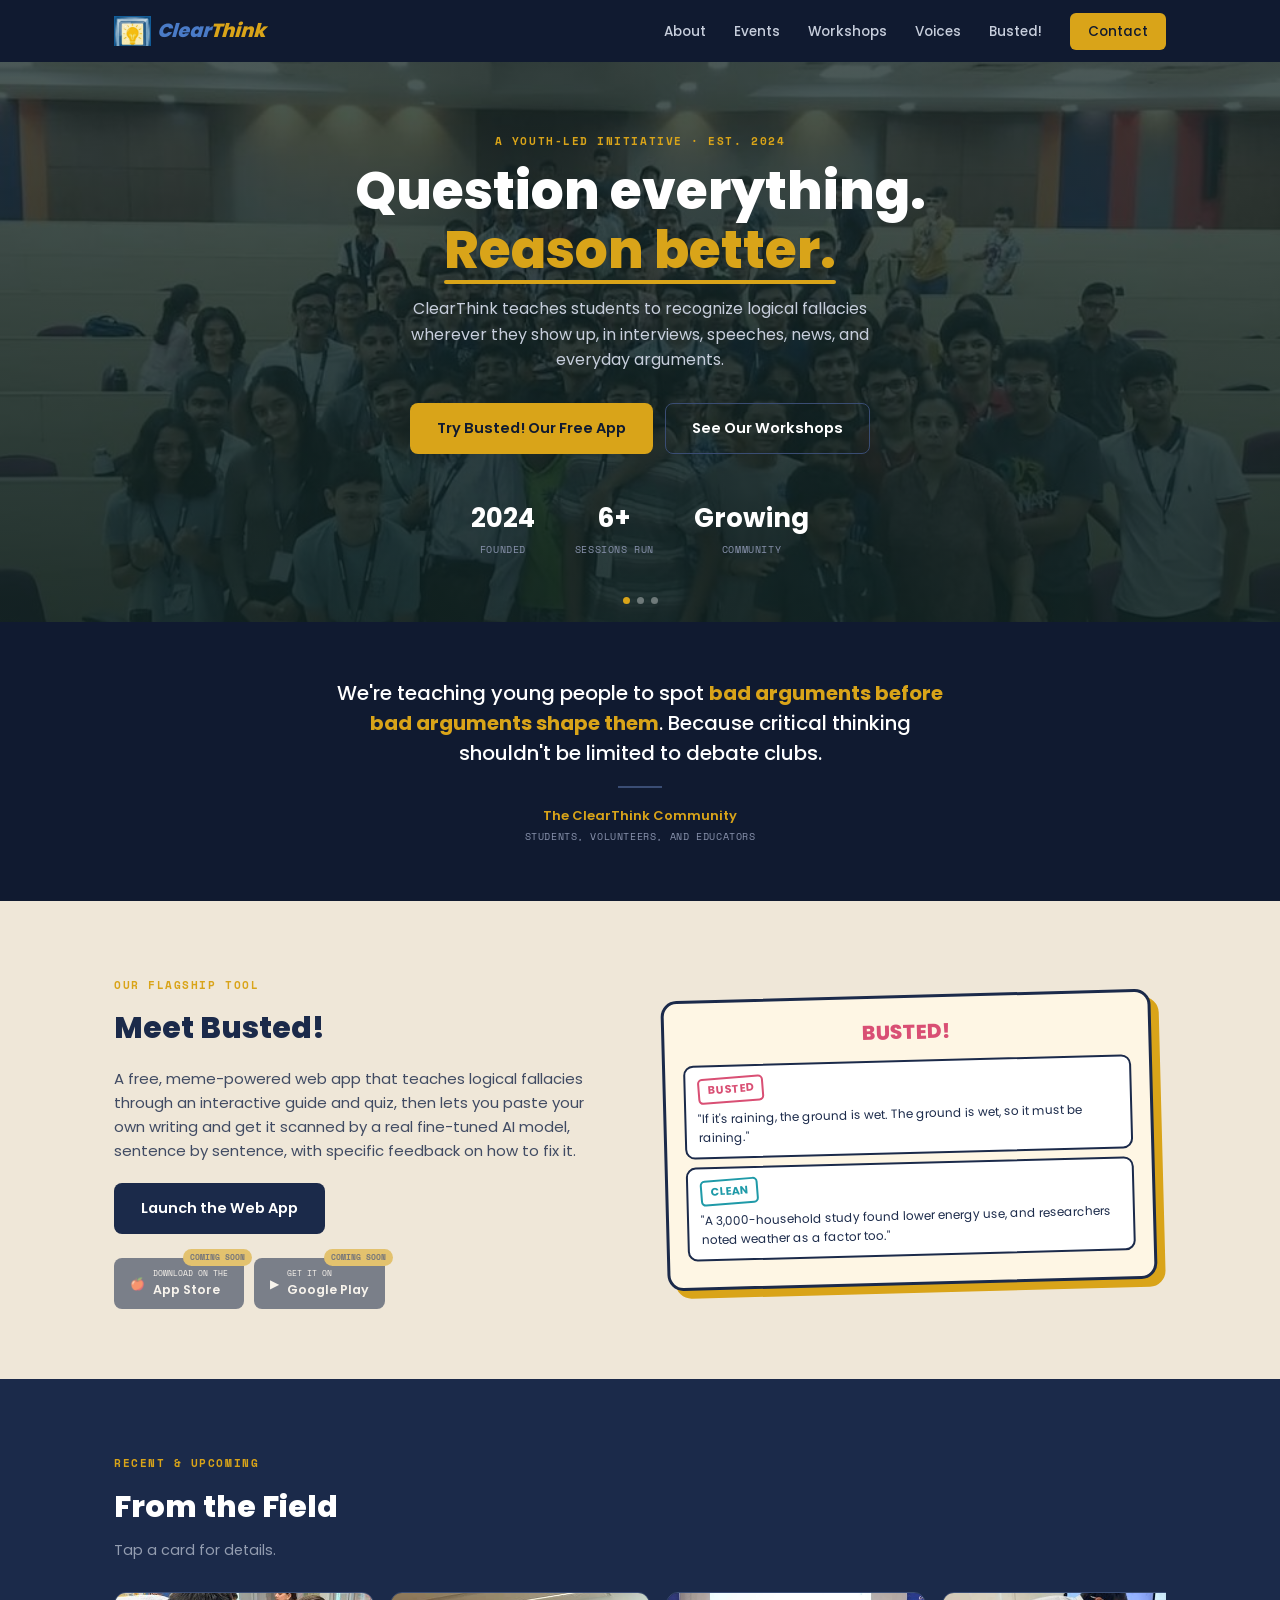
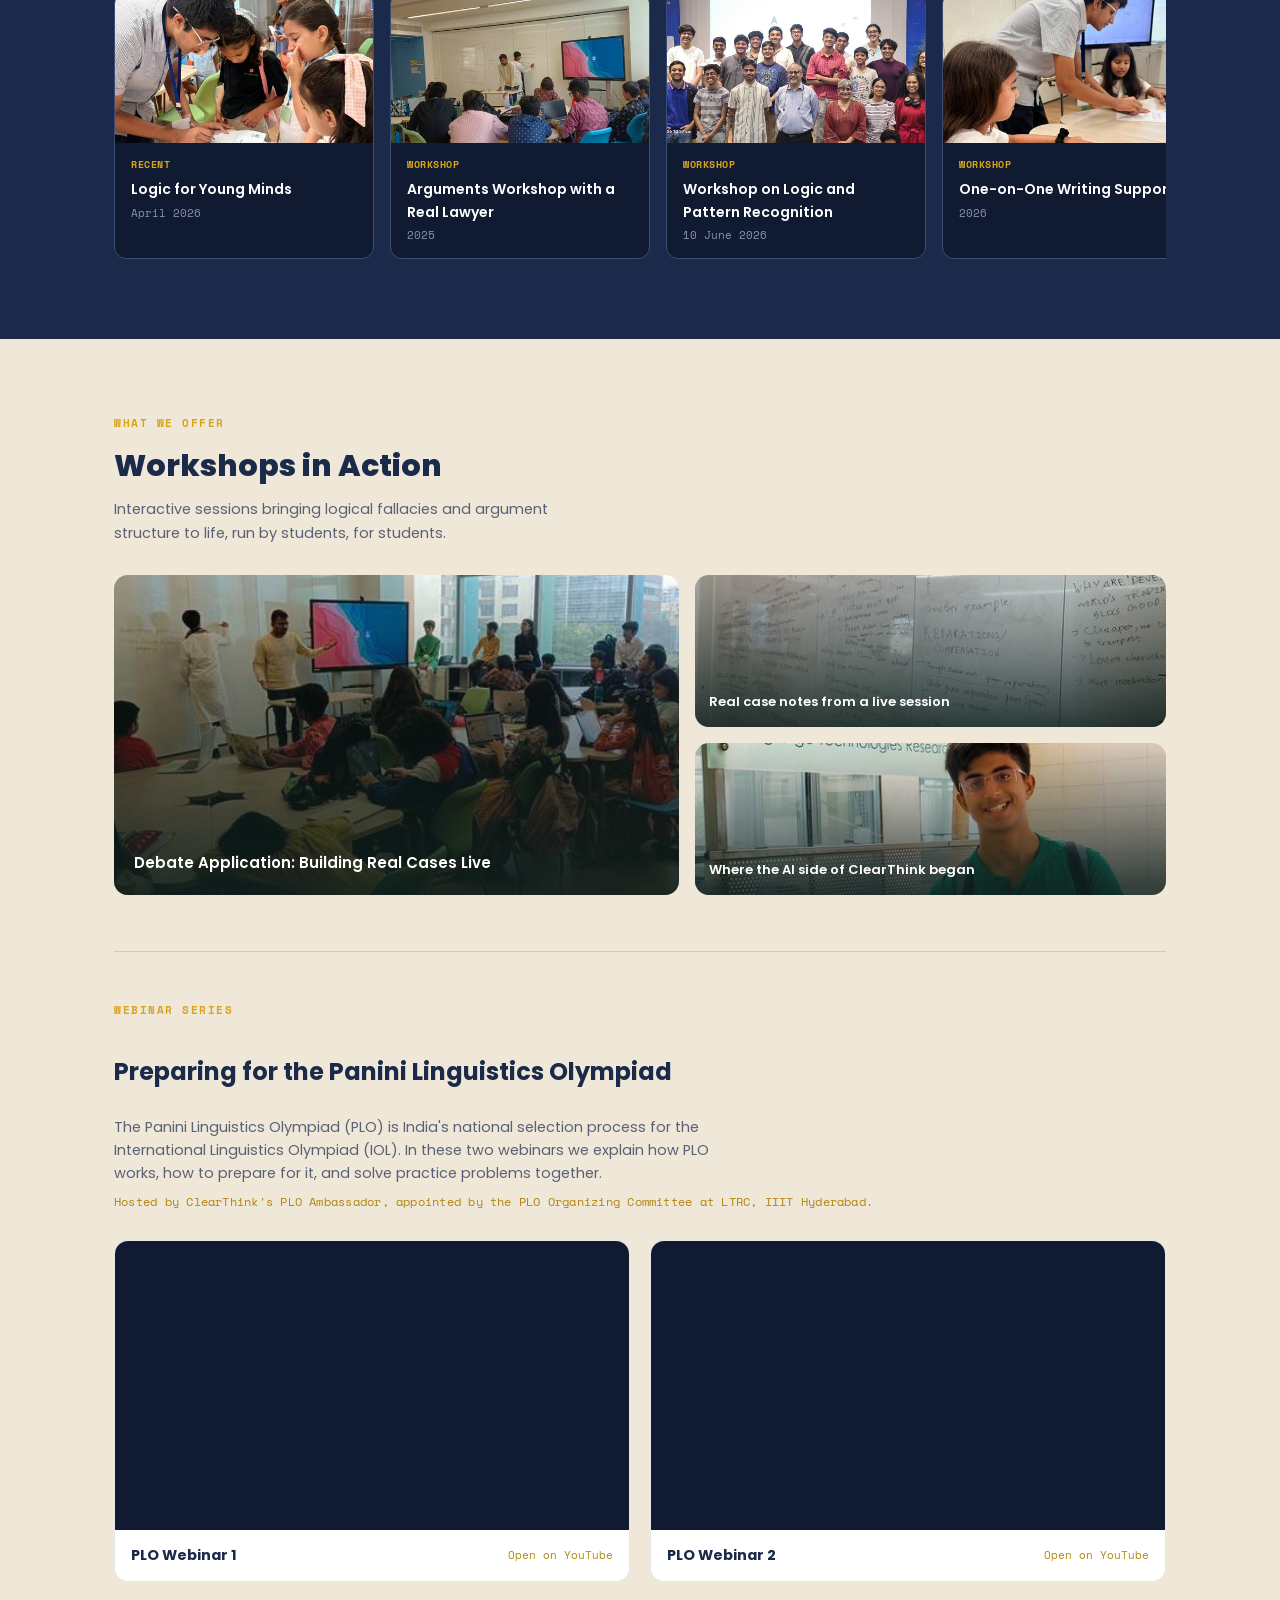
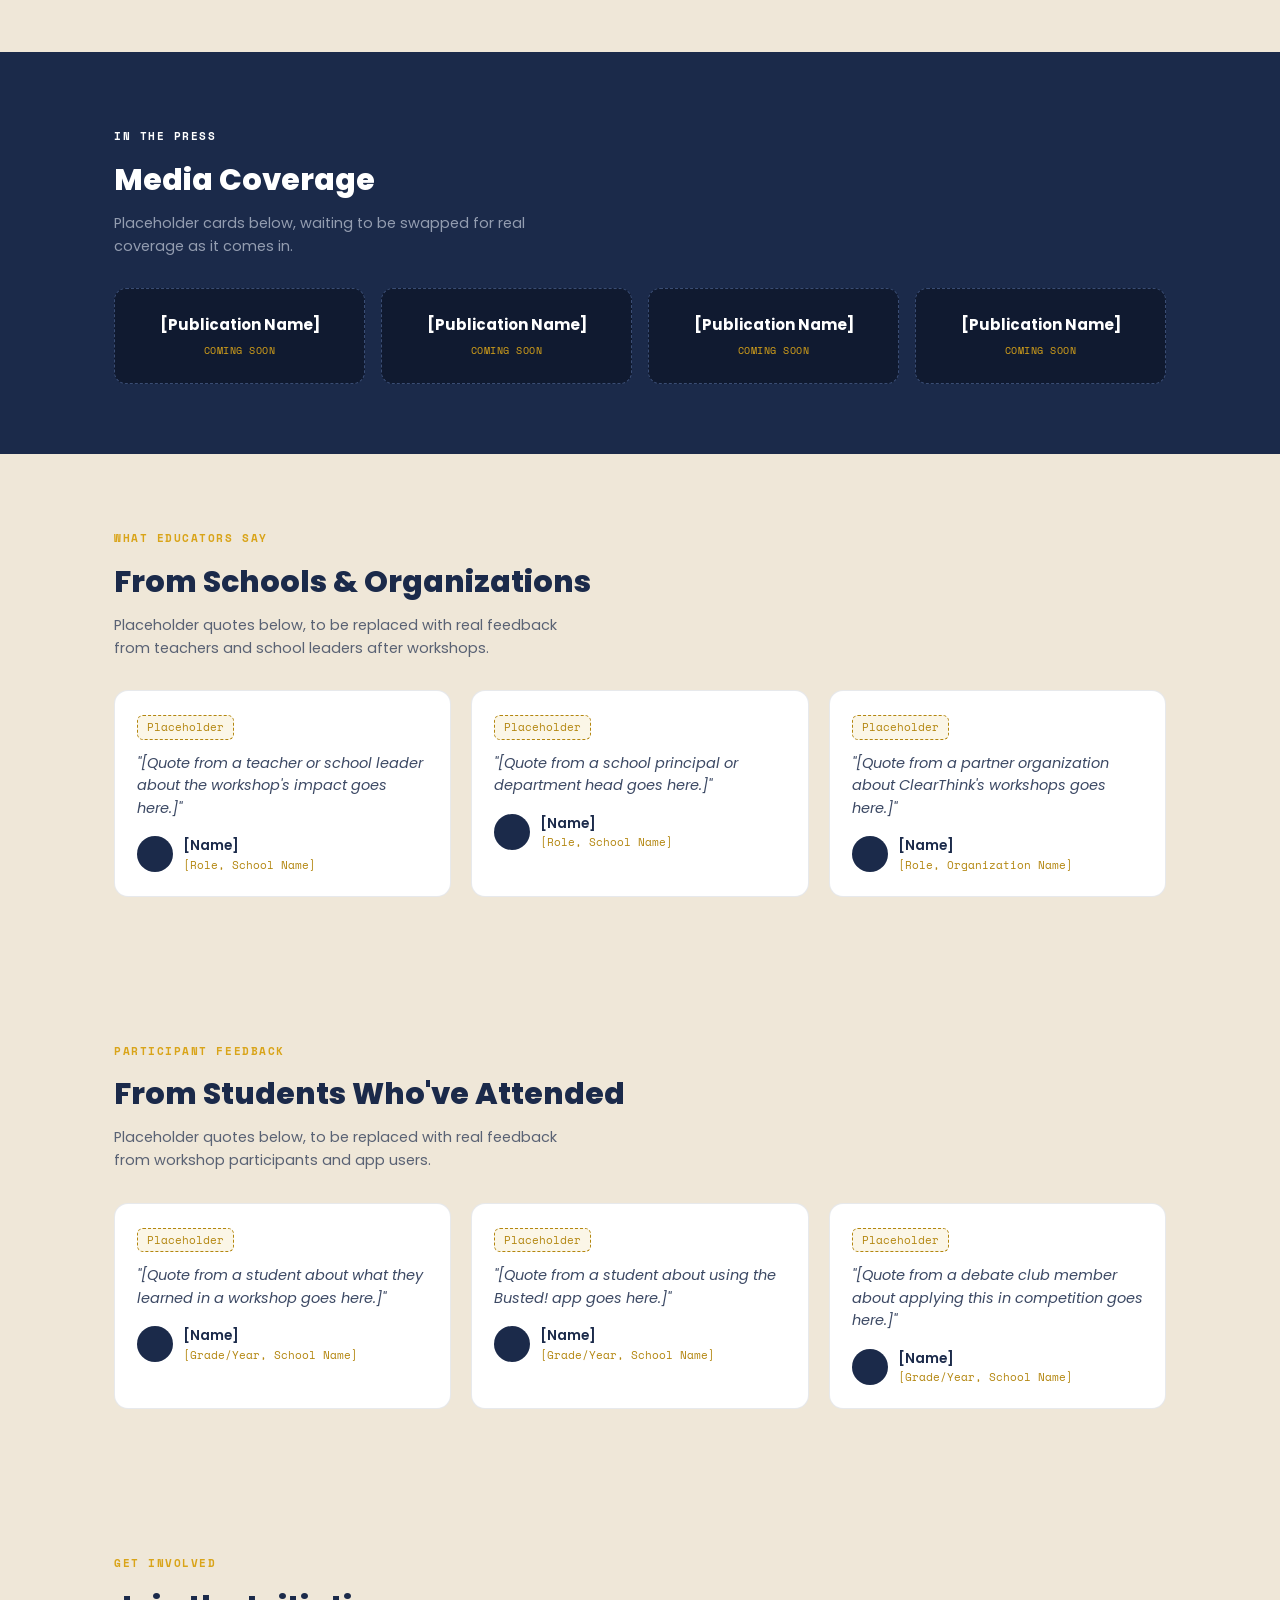
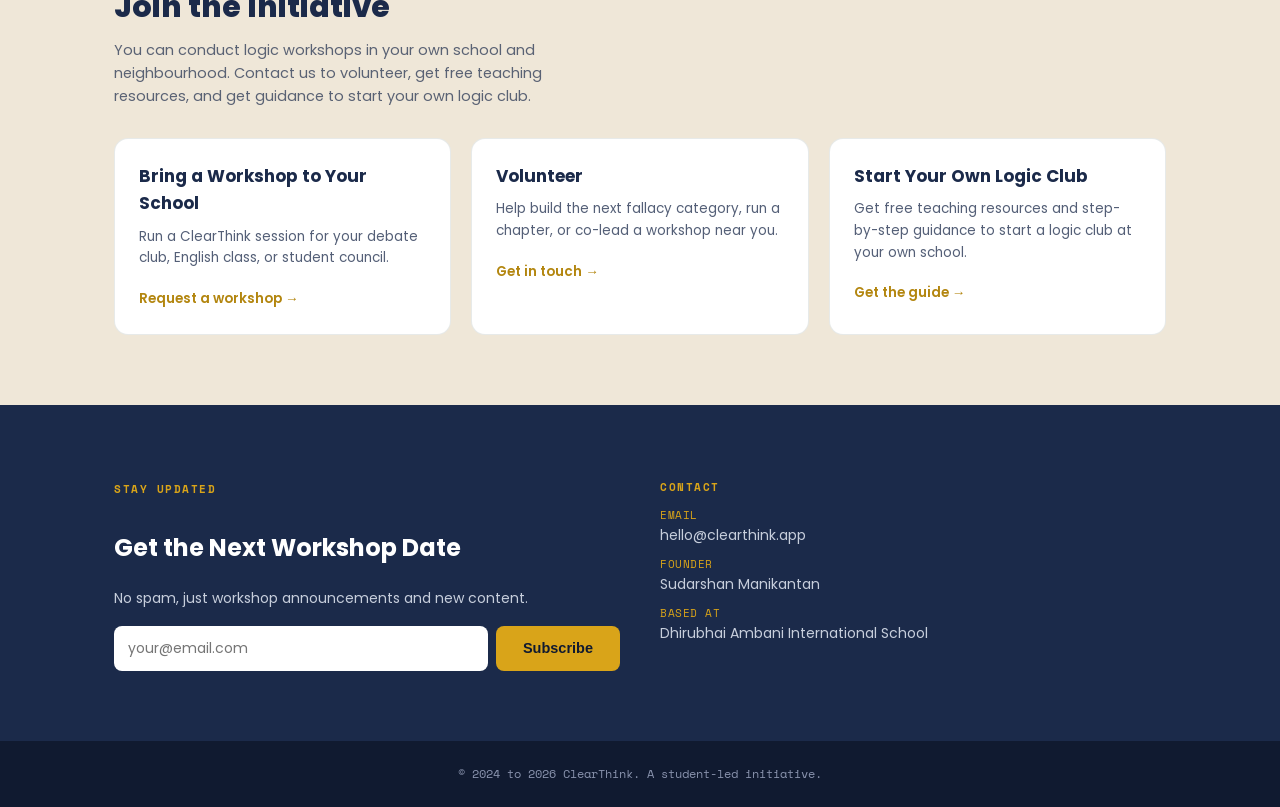
==== commit 203875dd: "Add files via upload" ====
--- a/index.html
+++ b/index.html
@@ -256,6 +256,19 @@
     margin-bottom: 12px;
   }
 
+  /* ---------- PLO webinars ---------- */
+  .plo-block { margin-top: 56px; padding-top: 44px; border-top: 1px solid rgba(27,42,74,0.15); }
+  .plo-block .section-sub { max-width: 640px; margin-bottom: 8px; }
+  .plo-credit { font-family: 'Space Mono', monospace; font-size: 11.5px; color: var(--gold-deep); letter-spacing: 0.02em; margin: 0 0 28px; }
+  .video-grid { display: grid; grid-template-columns: repeat(auto-fit, minmax(300px, 1fr)); gap: 20px; }
+  .video-card { background: #fff; border-radius: 14px; overflow: hidden; border: 1px solid rgba(27,42,74,0.1); }
+  .video-frame { position: relative; aspect-ratio: 16 / 9; background: var(--ink-deep); }
+  .video-frame iframe { position: absolute; inset: 0; width: 100%; height: 100%; border: 0; }
+  .video-meta { display: flex; align-items: center; justify-content: space-between; gap: 12px; padding: 14px 16px; }
+  .video-meta strong { font-size: 14.5px; font-weight: 700; }
+  .video-meta a { font-family: 'Space Mono', monospace; font-size: 11px; color: var(--gold-deep); text-decoration: none; white-space: nowrap; }
+  .video-meta a:hover { text-decoration: underline; }
+
   footer.site-footer { text-align: center; padding: 24px; font-size: 11.5px; color: var(--muted-dark); font-family: 'Space Mono', monospace; background: var(--ink-deep); }
 </style>
 </head>
@@ -386,6 +399,26 @@
         <div class="workshop-small">
           <img src="[data-uri]" alt="Founder at a language technology research lab">
           <div class="workshop-small-label"><span>Where the AI side of ClearThink began</span></div>
+        </div>
+      </div>
+    </div>
+    <div class="plo-block" id="plo-webinars">
+      <span class="eyebrow">Webinar Series</span>
+      <h3 class="section-title" style="font-size:24px;">Preparing for the Panini Linguistics Olympiad</h3>
+      <p class="section-sub">The Panini Linguistics Olympiad (PLO) is India's national selection process for the International Linguistics Olympiad (IOL). In these two webinars we explain how PLO works, how to prepare for it, and solve practice problems together.</p>
+      <p class="plo-credit">Hosted by ClearThink's PLO Ambassador, appointed by the PLO Organizing Committee at LTRC, IIIT Hyderabad.</p>
+      <div class="video-grid">
+        <div class="video-card">
+          <div class="video-frame">
+            <iframe src="https://www.youtube-nocookie.com/embed/GG2o8YzpQ14" title="PLO preparation webinar 1" loading="lazy" referrerpolicy="strict-origin-when-cross-origin" allow="accelerometer; autoplay; clipboard-write; encrypted-media; gyroscope; picture-in-picture; web-share" allowfullscreen></iframe>
+          </div>
+          <div class="video-meta"><strong>PLO Webinar 1</strong><a href="https://youtu.be/GG2o8YzpQ14" target="_blank" rel="noopener">Open on YouTube</a></div>
+        </div>
+        <div class="video-card">
+          <div class="video-frame">
+            <iframe src="https://www.youtube-nocookie.com/embed/lyhffDun_EY" title="PLO preparation webinar 2" loading="lazy" referrerpolicy="strict-origin-when-cross-origin" allow="accelerometer; autoplay; clipboard-write; encrypted-media; gyroscope; picture-in-picture; web-share" allowfullscreen></iframe>
+          </div>
+          <div class="video-meta"><strong>PLO Webinar 2</strong><a href="https://youtu.be/lyhffDun_EY" target="_blank" rel="noopener">Open on YouTube</a></div>
         </div>
       </div>
     </div>
@@ -539,7 +572,7 @@
   </div>
 </section>
 
-<footer class="site-footer">© 2024–2026 ClearThink. A student-led initiative.</footer>
+<footer class="site-footer">© 2024 to 2026 ClearThink. A student-led initiative.</footer>
 
 <script>
   document.getElementById('mobile-toggle').addEventListener('click', () => {
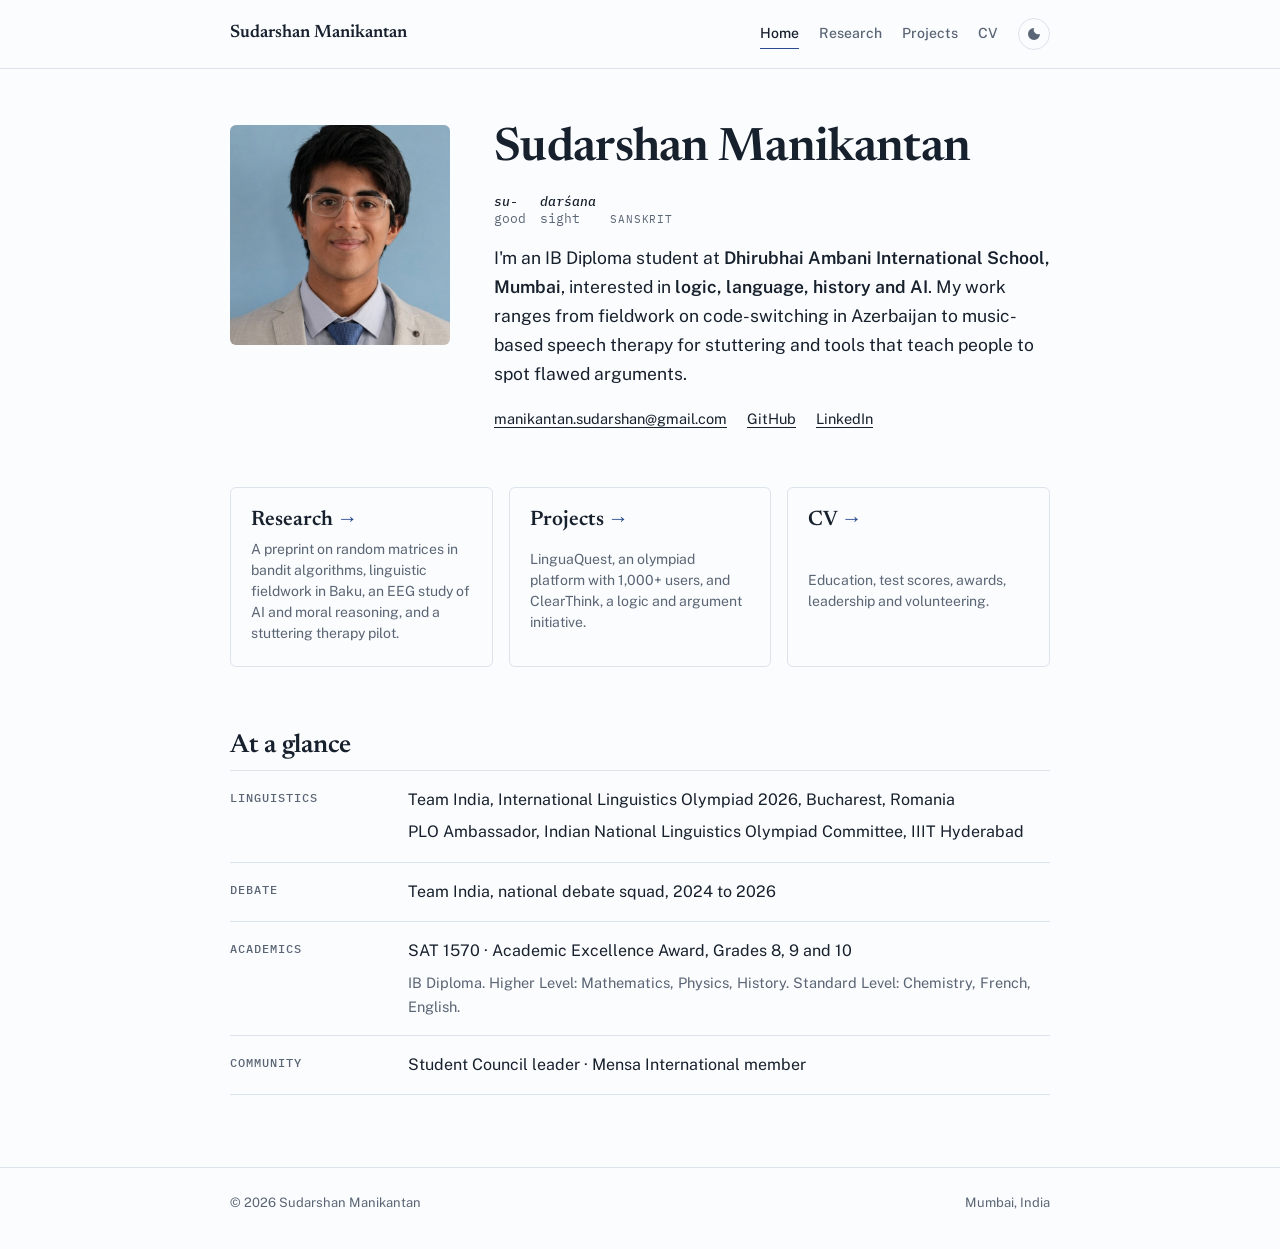
==== commit 64d817ab: "Add files via upload" ====
--- a/index.html
+++ b/index.html
@@ -1,622 +1,111 @@
 <!DOCTYPE html>
 <html lang="en">
 <head>
-<meta charset="UTF-8" />
-<meta name="viewport" content="width=device-width, initial-scale=1.0" />
-<title>ClearThink: Learn to Spot Bad Arguments</title>
+<meta charset="UTF-8">
+<meta name="viewport" content="width=device-width, initial-scale=1, viewport-fit=cover">
+<title>Sudarshan Manikantan</title>
+<meta name="claude:viewport-fit-sides" content="cover">
+<meta name="description" content="Sudarshan Manikantan, IB Diploma student at Dhirubhai Ambani International School, Mumbai. Research and projects in linguistics, logic, cognitive science and AI.">
+<meta property="og:title" content="Sudarshan Manikantan">
+<meta property="og:description" content="IB Diploma student in Mumbai working on linguistics, logic, cognitive science and AI.">
+<meta property="og:image" content="https://sudhirulz.github.io/sudarshan.jpg">
+<link rel="icon" href="data:image/svg+xml,%3Csvg xmlns='http://www.w3.org/2000/svg' viewBox='0 0 100 100'%3E%3Crect width='100' height='100' rx='20' fill='%232a4b8d'/%3E%3Ctext x='50' y='70' font-size='62' font-family='Georgia,serif' fill='%23fbfcfd' text-anchor='middle'%3ES%3C/text%3E%3C/svg%3E">
 <link rel="preconnect" href="https://fonts.googleapis.com">
 <link rel="preconnect" href="https://fonts.gstatic.com" crossorigin>
-<link href="https://fonts.googleapis.com/css2?family=Poppins:wght@400;500;600;700;800&family=Space+Mono:wght@400;500;700&display=swap" rel="stylesheet">
-<style>
-  :root {
-    --ink: #1B2A4A;
-    --ink-deep: #101A30;
-    --bone: #EFE7D8;
-    --gold: #D9A419;
-    --gold-deep: #B3860F;
-    --white: #FFFFFF;
-    --muted: #C7CEDC;
-    --muted-dark: #8993AD;
-    --line: #3A4D74;
-  }
-  * { box-sizing: border-box; }
-  @media (prefers-reduced-motion: reduce) {
-    *, *::before, *::after { animation-duration: 0.001ms !important; transition-duration: 0.001ms !important; }
-  }
-  html { scroll-behavior: smooth; }
-  body {
-    margin: 0;
-    background: var(--bone);
-    color: var(--ink);
-    font-family: 'Poppins', sans-serif;
-    line-height: 1.6;
-  }
-  a { color: inherit; }
-  .wrap { max-width: 1100px; margin: 0 auto; padding: 0 24px; }
-  .eyebrow {
-    font-family: 'Space Mono', monospace;
-    font-size: 11px;
-    letter-spacing: 0.14em;
-    text-transform: uppercase;
-    color: var(--gold);
-    font-weight: 700;
-    display: inline-block;
-    margin-bottom: 10px;
-  }
-
-  /* ---------- Nav ---------- */
-  header.site-nav {
-    position: sticky; top: 0; z-index: 50;
-    background: var(--ink-deep);
-  }
-  .nav-inner { max-width: 1100px; margin: 0 auto; padding: 16px 24px; display: flex; align-items: center; justify-content: space-between; }
-  .logo { display: flex; align-items: center; gap: 8px; text-decoration: none; }
-  .logo img { height: 30px; width: auto; display: block; }
-  .logo .wordmark {
-    font-family: 'Poppins', sans-serif;
-    font-weight: 800;
-    font-style: italic;
-    transform: skewX(-6deg);
-    font-size: 19px;
-    letter-spacing: -0.01em;
-    display: inline-block;
-    color: #4A7BC7;
-  }
-  .logo .wordmark span { color: var(--gold); }
-  .nav-links { display: flex; gap: 28px; list-style: none; margin: 0; padding: 0; }
-  .nav-links a { text-decoration: none; color: var(--muted); font-size: 13.5px; font-weight: 500; }
-  .nav-links a:hover { color: #fff; }
-  .nav-cta { background: var(--gold); color: var(--ink-deep) !important; padding: 9px 18px; border-radius: 6px; font-weight: 600; }
-  .mobile-toggle { display: none; background: none; border: none; font-size: 22px; cursor: pointer; color: #fff; }
-  @media (max-width: 760px) {
-    .nav-links { position: fixed; top: 58px; left: 0; right: 0; background: var(--ink-deep); flex-direction: column; gap: 0; display: none; padding: 8px 0; }
-    .nav-links.open { display: flex; }
-    .nav-links li { padding: 12px 24px; border-top: 1px solid var(--line); }
-    .mobile-toggle { display: block; }
-  }
-
-  /* ---------- Hero carousel ---------- */
-  .hero { position: relative; min-height: 560px; display: flex; align-items: center; justify-content: center; overflow: hidden; }
-  .hero-slide {
-    position: absolute; inset: 0;
-    background-size: cover; background-position: center;
-    opacity: 0; transition: opacity 1.2s ease;
-  }
-  .hero-slide.active { opacity: 1; }
-  .hero-scrim { position: absolute; inset: 0; background: linear-gradient(180deg, rgba(15,33,31,0.75) 0%, rgba(15,33,31,0.88) 100%); }
-  .hero-content { position: relative; z-index: 2; text-align: center; padding: 60px 24px; }
-  .hero-content h1 { font-weight: 800; font-size: clamp(32px, 5.5vw, 52px); color: #fff; max-width: 720px; margin: 0 auto 16px; line-height: 1.15; }
-  .hero-content h1 .line { display: block; opacity: 0; transform: translateY(18px); animation: heroLineIn 0.7s ease forwards; }
-  .hero-content h1 .line:nth-child(1) { animation-delay: 0.1s; }
-  .hero-content h1 .line:nth-child(2) { animation-delay: 0.45s; }
-  @keyframes heroLineIn { to { opacity: 1; transform: translateY(0); } }
-  .hero-content h1 .hl { color: var(--gold); position: relative; display: inline-block; }
-  .hero-content h1 .hl::after {
-    content: '';
-    position: absolute;
-    left: 0; bottom: -4px;
-    height: 4px; width: 0;
-    background: var(--gold);
-    border-radius: 3px;
-    animation: heroUnderline 0.6s ease forwards;
-    animation-delay: 1.1s;
-  }
-  @keyframes heroUnderline { to { width: 100%; } }
-  .hero-sub { color: var(--muted); font-size: 16px; max-width: 500px; margin: 0 auto 30px; }
-  .hero-ctas { display: flex; gap: 12px; justify-content: center; flex-wrap: wrap; margin-bottom: 44px; }
-  .btn { font-weight: 600; font-size: 14.5px; padding: 13px 26px; border-radius: 8px; text-decoration: none; display: inline-block; cursor: pointer; border: 1.5px solid transparent; transition: transform 0.12s; }
-  .btn:hover { transform: translateY(-2px); }
-  .btn-solid { background: var(--gold); color: var(--ink-deep); }
-  .btn-outline { background: transparent; color: #fff; border-color: var(--line); }
-  .hero-stats { display: flex; justify-content: center; gap: 40px; flex-wrap: wrap; }
-  .hero-stat .num { font-weight: 700; font-size: 26px; color: #fff; }
-  .hero-stat .label { font-family: 'Space Mono', monospace; font-size: 10px; text-transform: uppercase; letter-spacing: 0.06em; color: var(--muted-dark); margin-top: 2px; }
-  .hero-dots { position: absolute; bottom: 18px; left: 0; right: 0; display: flex; justify-content: center; gap: 7px; z-index: 3; }
-  .hero-dot { width: 7px; height: 7px; border-radius: 50%; background: rgba(255,255,255,0.35); }
-  .hero-dot.active { background: var(--gold); }
-
-  /* ---------- Mission ---------- */
-  .mission { background: var(--ink-deep); text-align: center; padding: 56px 24px; }
-  .mission p { color: #fff; font-size: 20px; font-weight: 500; max-width: 620px; margin: 0 auto 16px; line-height: 1.5; }
-  .mission .hl { color: var(--gold); font-weight: 700; }
-  .mission-divider { width: 44px; height: 1.5px; background: var(--line); margin: 18px auto; }
-  .mission-author { font-weight: 600; font-size: 13px; color: var(--gold); }
-  .mission-role { font-family: 'Space Mono', monospace; font-size: 10px; letter-spacing: 0.06em; text-transform: uppercase; color: var(--muted-dark); margin-top: 2px; }
-
-  section { padding: 70px 0; }
-  h2.section-title { font-weight: 800; font-size: 30px; margin: 0 0 8px; }
-  .section-sub { color: var(--ink); opacity: 0.7; font-size: 14.5px; max-width: 480px; margin: 0 0 30px; }
-
-  /* ---------- Busted spotlight ---------- */
-  .app-section .wrap { display: grid; grid-template-columns: 1fr 1fr; gap: 48px; align-items: center; }
-  @media (max-width: 800px) { .app-section .wrap { grid-template-columns: 1fr; } }
-  .app-copy p { font-size: 15px; opacity: 0.82; margin-bottom: 20px; }
-  .app-ctas { display: flex; gap: 12px; flex-wrap: wrap; margin-bottom: 24px; }
-  .btn-dark { background: var(--ink); color: #fff; }
-  .store-badges { display: flex; gap: 10px; flex-wrap: wrap; }
-  .store-badge { display: flex; align-items: center; gap: 8px; background: var(--ink); color: #fff; padding: 9px 16px; border-radius: 8px; font-size: 12px; opacity: 0.55; position: relative; }
-  .store-badge .store-sub { font-family: 'Space Mono', monospace; font-size: 8px; text-transform: uppercase; display: block; }
-  .store-badge .store-main { font-weight: 600; font-size: 12.5px; }
-  .coming-soon-tag { position: absolute; top: -9px; right: -8px; background: var(--gold); color: var(--ink-deep); font-family: 'Space Mono', monospace; font-size: 8px; font-weight: 700; padding: 2px 7px; border-radius: 20px; text-transform: uppercase; }
-  .app-mockup { position: relative; background: #fef6e4; border: 3px solid var(--ink); border-radius: 16px; padding: 18px; transform: rotate(-1.5deg); box-shadow: 8px 8px 0 var(--gold); margin-right: 12px; }
-  .mockup-title { font-weight: 800; font-size: 20px; color: #d94f74; text-align: center; margin-bottom: 12px; }
-  .mockup-card { background: #fff; border: 2px solid var(--ink); border-radius: 10px; padding: 10px 12px; margin-bottom: 8px; font-size: 12px; color: var(--ink); }
-  .mockup-stamp { display: inline-block; font-weight: 700; font-size: 11px; padding: 2px 8px; border-radius: 5px; border: 2px solid #d94f74; color: #d94f74; transform: rotate(-3deg); margin-bottom: 6px; }
-  .mockup-stamp.clean { color: #1f9aa8; border-color: #1f9aa8; }
-
-  /* ---------- Events filmstrip ---------- */
-  .events-section { background: var(--ink); }
-  .events-section .section-title, .events-section .eyebrow { color: #fff; }
-  .events-section .eyebrow { color: var(--gold); }
-  .events-section .section-sub { color: var(--muted); }
-  .filmstrip { display: flex; gap: 16px; overflow-x: auto; padding-bottom: 10px; scroll-snap-type: x mandatory; }
-  .event-card { min-width: 260px; scroll-snap-align: start; background: var(--ink-deep); border-radius: 12px; overflow: hidden; cursor: pointer; border: 1px solid var(--line); transition: transform 0.15s; }
-  .event-card:hover { transform: translateY(-3px); }
-  .event-card img { width: 100%; height: 150px; object-fit: cover; display: block; }
-  .event-card-body { padding: 14px 16px; }
-  .event-tag { font-family: 'Space Mono', monospace; font-size: 9.5px; text-transform: uppercase; letter-spacing: 0.06em; color: var(--gold); font-weight: 700; margin-bottom: 6px; }
-  .event-name { font-weight: 600; font-size: 14px; color: #fff; margin-bottom: 4px; }
-  .event-date { font-family: 'Space Mono', monospace; font-size: 10.5px; color: var(--muted-dark); }
-
-  /* lightbox */
-  .lightbox-overlay { display: none; position: fixed; inset: 0; background: rgba(15,33,31,0.9); z-index: 100; align-items: center; justify-content: center; padding: 20px; }
-  .lightbox-overlay.show { display: flex; }
-  .lightbox-card { background: var(--bone); border-radius: 14px; max-width: 480px; width: 100%; overflow: hidden; position: relative; }
-  .lightbox-card img { width: 100%; height: 260px; object-fit: cover; display: block; }
-  .lightbox-body { padding: 20px 22px; }
-  .lightbox-close { position: absolute; top: 12px; right: 12px; width: 32px; height: 32px; border-radius: 50%; background: var(--ink); color: #fff; border: none; font-size: 15px; cursor: pointer; }
-  .lightbox-body h3 { font-weight: 700; font-size: 18px; margin: 0 0 6px; }
-  .lightbox-body p { font-size: 13.5px; opacity: 0.8; margin: 0; }
-
-  /* ---------- Workshops ---------- */
-  .workshop-grid { display: grid; grid-template-columns: 1.2fr 1fr; gap: 16px; }
-  @media (max-width: 760px) { .workshop-grid { grid-template-columns: 1fr; } }
-  .workshop-feature { position: relative; border-radius: 14px; overflow: hidden; min-height: 320px; }
-  .workshop-feature img { width: 100%; height: 100%; object-fit: cover; position: absolute; inset: 0; }
-  .workshop-feature-label { position: relative; z-index: 2; background: linear-gradient(0deg, rgba(15,33,31,0.85), transparent); height: 100%; display: flex; align-items: flex-end; padding: 20px; }
-  .workshop-feature-label span { color: #fff; font-weight: 600; font-size: 15px; }
-  .workshop-stack { display: flex; flex-direction: column; gap: 16px; }
-  .workshop-small { position: relative; border-radius: 14px; overflow: hidden; height: 152px; }
-  .workshop-small img { width: 100%; height: 100%; object-fit: cover; position: absolute; inset: 0; }
-  .workshop-small-label { position: relative; z-index: 2; background: linear-gradient(0deg, rgba(15,33,31,0.85), transparent); height: 100%; display: flex; align-items: flex-end; padding: 14px; }
-  .workshop-small-label span { color: #fff; font-weight: 600; font-size: 13px; }
-
-  /* ---------- About / founder ---------- */
-  .about-section { background: var(--ink-deep); }
-  .about-section .eyebrow { color: var(--gold); }
-  .about-inner { display: grid; grid-template-columns: 210px 1fr 150px; gap: 30px; align-items: start; }
-  @media (max-width: 800px) { .about-inner { grid-template-columns: 1fr; } }
-  .founder-photo { width: 100%; aspect-ratio: 1; border-radius: 14px; overflow: hidden; }
-  .founder-photo img { width: 100%; height: 100%; object-fit: cover; display: block; }
-  .about-inner h2 { color: #fff; font-size: 26px; margin-bottom: 4px; }
-  .founder-role { font-family: 'Space Mono', monospace; font-size: 11.5px; color: var(--gold); text-transform: uppercase; letter-spacing: 0.04em; margin-bottom: 14px; }
-  .about-inner p { color: var(--muted); font-size: 14px; margin: 0 0 12px; }
-  .cred-badges { display: flex; flex-wrap: wrap; gap: 7px; margin-top: 14px; }
-  .cred-badge { font-family: 'Space Mono', monospace; font-size: 10px; color: var(--muted); background: rgba(255,255,255,0.06); border: 1px solid var(--line); padding: 5px 11px; border-radius: 20px; }
-  .side-photo { border-radius: 12px; overflow: hidden; }
-  .side-photo img { width: 100%; display: block; }
-  .side-photo-cap { font-family: 'Space Mono', monospace; font-size: 9.5px; color: var(--muted-dark); margin-top: 6px; text-align: center; }
-
-  /* ---------- Get Involved ---------- */
-  .involved-grid { display: grid; grid-template-columns: repeat(auto-fit, minmax(240px, 1fr)); gap: 20px; }
-  .involved-card { background: #fff; border-radius: 14px; padding: 24px; border: 1px solid rgba(22,48,46,0.1); }
-  .involved-card h3 { font-weight: 700; font-size: 17px; margin: 0 0 8px; color: var(--ink); }
-  .involved-card p { font-size: 13.5px; opacity: 0.75; margin: 0 0 16px; }
-  .involved-card a { font-size: 13.5px; font-weight: 600; text-decoration: none; color: var(--gold-deep); }
-
-  /* ---------- Contact ---------- */
-  .contact-section { background: var(--ink); }
-  .contact-inner { display: grid; grid-template-columns: 1fr 1fr; gap: 40px; }
-  @media (max-width: 700px) { .contact-inner { grid-template-columns: 1fr; } }
-  .contact-section .eyebrow { color: var(--gold); }
-  .contact-section h2 { color: #fff; }
-  .newsletter-form { display: flex; gap: 8px; margin-top: 16px; flex-wrap: wrap; }
-  .newsletter-form input { flex: 1; min-width: 180px; padding: 12px 14px; border: none; border-radius: 8px; font-family: 'Poppins', sans-serif; font-size: 14px; }
-  .contact-details { font-size: 14px; color: var(--muted); }
-  .contact-details .row { margin-bottom: 10px; }
-  .contact-details .k { font-family: 'Space Mono', monospace; font-size: 10.5px; text-transform: uppercase; letter-spacing: 0.05em; color: var(--gold); }
-
-  /* ---------- Media coverage ---------- */
-  .media-section { background: var(--ink); }
-  .media-section .eyebrow, .media-section .section-title { color: #fff; }
-  .media-section .section-sub { color: var(--muted); }
-  .media-grid { display: grid; grid-template-columns: repeat(auto-fit, minmax(180px, 1fr)); gap: 16px; }
-  .media-card {
-    background: var(--ink-deep);
-    border: 1px dashed var(--line);
-    border-radius: 12px;
-    padding: 24px 18px;
-    text-align: center;
-  }
-  .media-card .pub-name { color: #fff; font-weight: 700; font-size: 15px; margin-bottom: 6px; }
-  .media-card .pub-tag { font-family: 'Space Mono', monospace; font-size: 10px; color: var(--gold); text-transform: uppercase; letter-spacing: 0.05em; }
-
-  /* ---------- Testimonials (educators + participants) ---------- */
-  .testimonial-grid { display: grid; grid-template-columns: repeat(auto-fit, minmax(260px, 1fr)); gap: 20px; }
-  .testimonial-card {
-    background: #fff;
-    border-radius: 14px;
-    padding: 22px;
-    border: 1px solid rgba(27,42,74,0.1);
-  }
-  .testimonial-quote { font-size: 14.5px; font-style: italic; opacity: 0.85; margin: 0 0 16px; line-height: 1.55; }
-  .testimonial-person { display: flex; align-items: center; gap: 10px; }
-  .testimonial-avatar { width: 36px; height: 36px; border-radius: 50%; background: var(--ink); flex-shrink: 0; }
-  .testimonial-name { font-weight: 600; font-size: 13.5px; }
-  .testimonial-role { font-family: 'Space Mono', monospace; font-size: 10.5px; color: var(--gold-deep); }
-  .placeholder-note {
-    font-family: 'Space Mono', monospace;
-    font-size: 10.5px;
-    color: var(--gold-deep);
-    background: rgba(217,164,25,0.1);
-    border: 1px dashed var(--gold-deep);
-    border-radius: 6px;
-    padding: 3px 9px;
-    display: inline-block;
-    margin-bottom: 12px;
-  }
-
-  /* ---------- PLO webinars ---------- */
-  .plo-block { margin-top: 56px; padding-top: 44px; border-top: 1px solid rgba(27,42,74,0.15); }
-  .plo-block .section-sub { max-width: 640px; margin-bottom: 8px; }
-  .plo-credit { font-family: 'Space Mono', monospace; font-size: 11.5px; color: var(--gold-deep); letter-spacing: 0.02em; margin: 0 0 28px; }
-  .video-grid { display: grid; grid-template-columns: repeat(auto-fit, minmax(300px, 1fr)); gap: 20px; }
-  .video-card { background: #fff; border-radius: 14px; overflow: hidden; border: 1px solid rgba(27,42,74,0.1); }
-  .video-frame { position: relative; aspect-ratio: 16 / 9; background: var(--ink-deep); }
-  .video-frame iframe { position: absolute; inset: 0; width: 100%; height: 100%; border: 0; }
-  .video-meta { display: flex; align-items: center; justify-content: space-between; gap: 12px; padding: 14px 16px; }
-  .video-meta strong { font-size: 14.5px; font-weight: 700; }
-  .video-meta a { font-family: 'Space Mono', monospace; font-size: 11px; color: var(--gold-deep); text-decoration: none; white-space: nowrap; }
-  .video-meta a:hover { text-decoration: underline; }
-
-  footer.site-footer { text-align: center; padding: 24px; font-size: 11.5px; color: var(--muted-dark); font-family: 'Space Mono', monospace; background: var(--ink-deep); }
-</style>
+<link rel="stylesheet" href="https://fonts.googleapis.com/css2?family=IBM+Plex+Mono:wght@400;500&family=Newsreader:opsz,wght@6..72,500;6..72,600&family=Public+Sans:wght@400;500;600&display=swap">
+<link rel="stylesheet" href="style.css">
+<script src="theme.js"></script>
 </head>
 <body>
 
-<header class="site-nav">
-  <div class="nav-inner">
-    <a class="logo" href="index.html"><img src="[data-uri]" alt="ClearThink logo"><span class="wordmark">Clear<span>Think</span></span></a>
-    <button class="mobile-toggle" id="mobile-toggle" aria-label="Toggle menu">☰</button>
-    <ul class="nav-links" id="nav-links">
-      <li><a href="about.html">About</a></li>
-      <li><a href="#events">Events</a></li>
-      <li><a href="#workshops">Workshops</a></li>
-      <li><a href="#voices">Voices</a></li>
-      <li><a href="busted_fallacy_guide.html" target="_blank">Busted!</a></li>
-      <li><a href="#contact" class="nav-cta">Contact</a></li>
-    </ul>
+<header class="topbar">
+  <div class="wrap">
+    <a class="brand" href="index.html">Sudarshan Manikantan</a>
+    <nav class="nav" aria-label="Main">
+      <a href="index.html" aria-current="page">Home</a>
+      <a href="projects.html#research">Research</a>
+      <a href="projects.html#projects">Projects</a>
+      <a href="cv.html">CV</a>
+      <button class="theme-btn" id="theme-btn" type="button" aria-label="Switch theme">
+        <svg viewBox="0 0 24 24" aria-hidden="true"><path d="M12 3a9 9 0 1 0 9 9 7 7 0 0 1-9-9z"/></svg>
+      </button>
+    </nav>
   </div>
 </header>
 
-<div class="hero" id="hero">
-  <div class="hero-slide active" id="slide-0" style="background-image:url('[data-uri]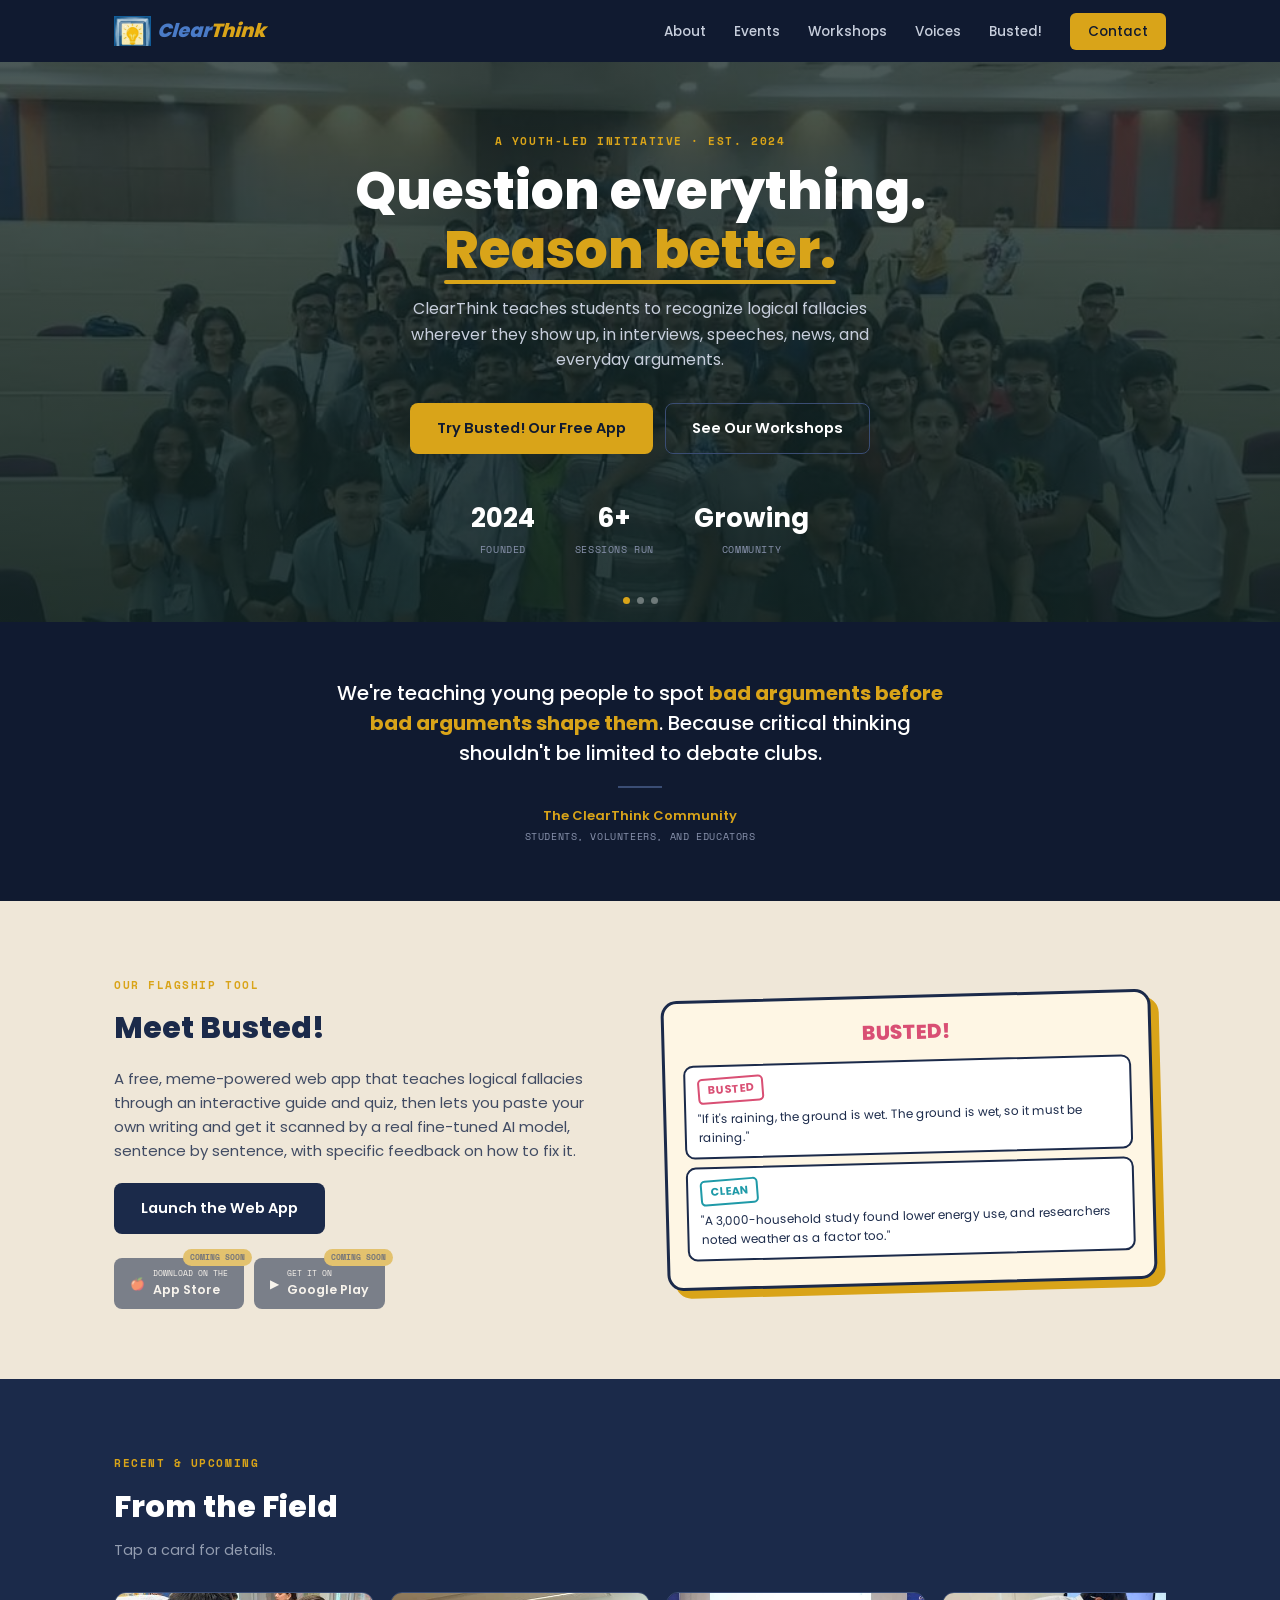
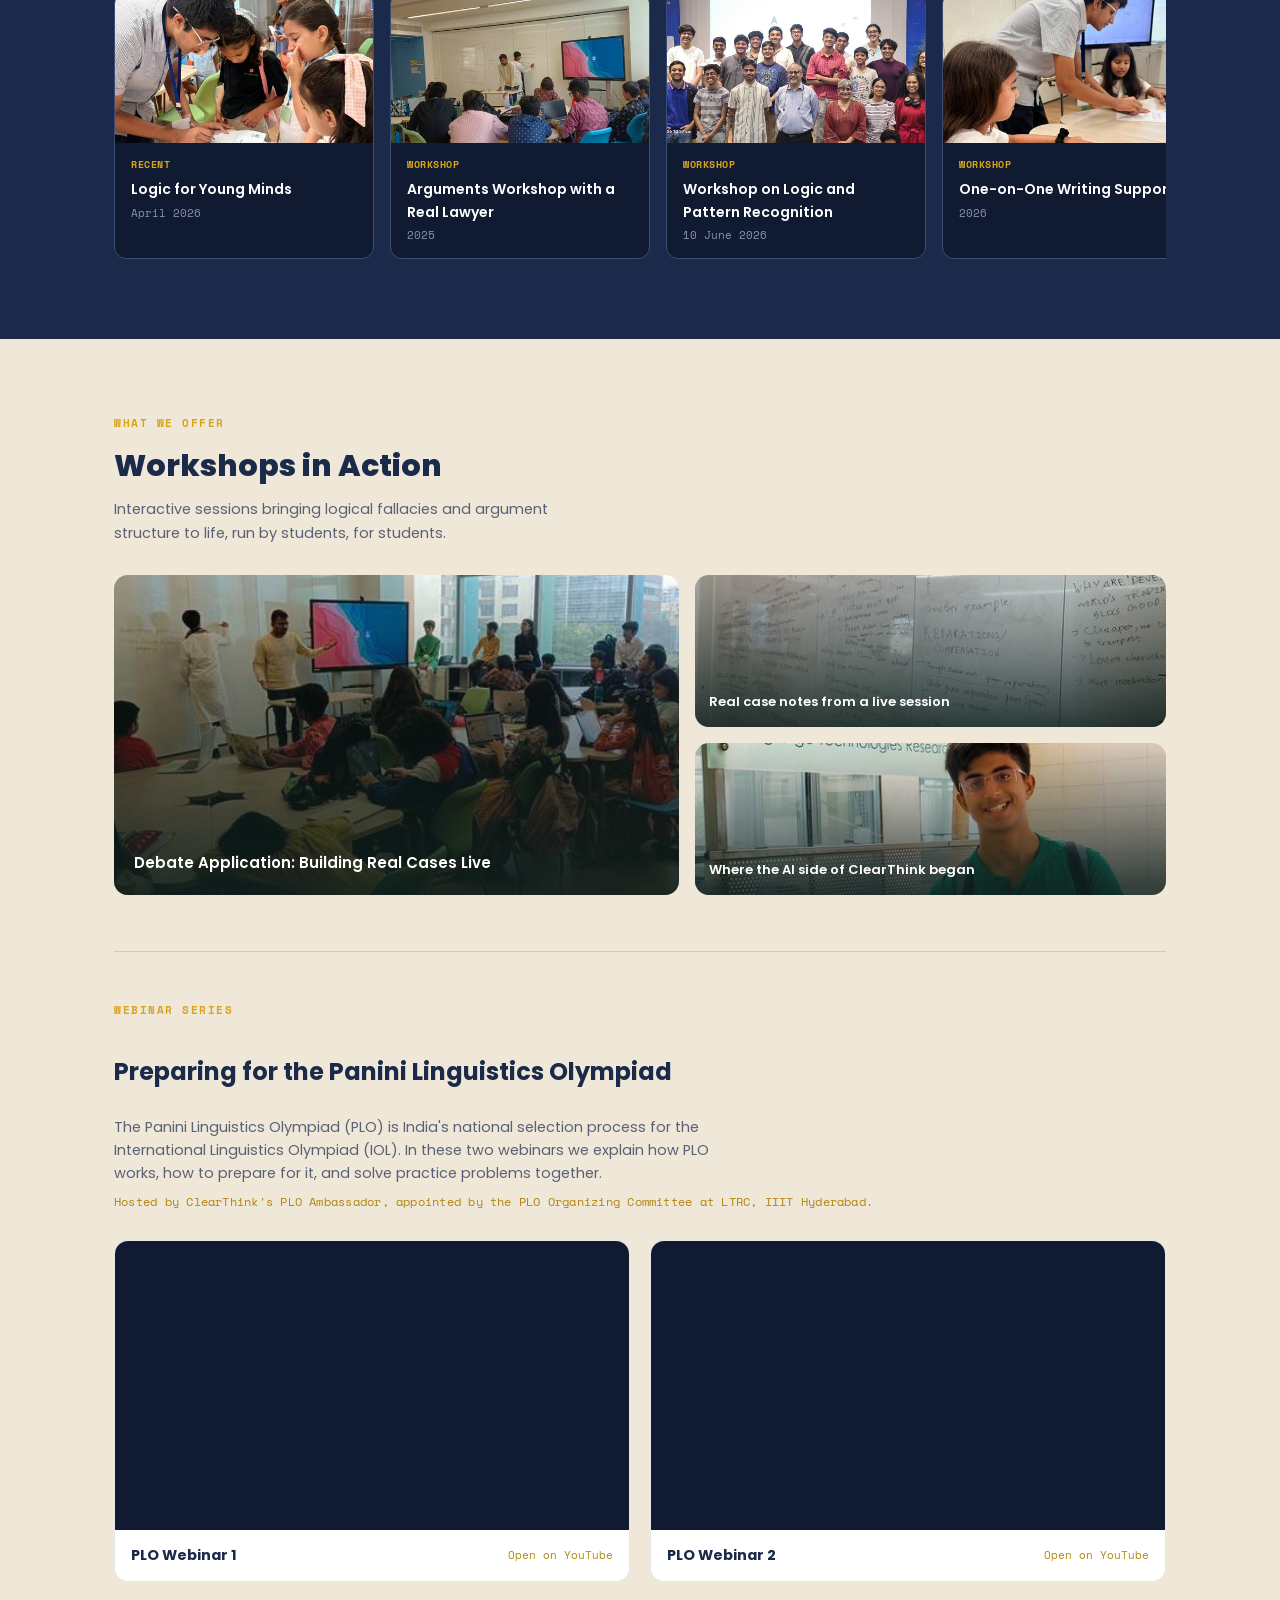
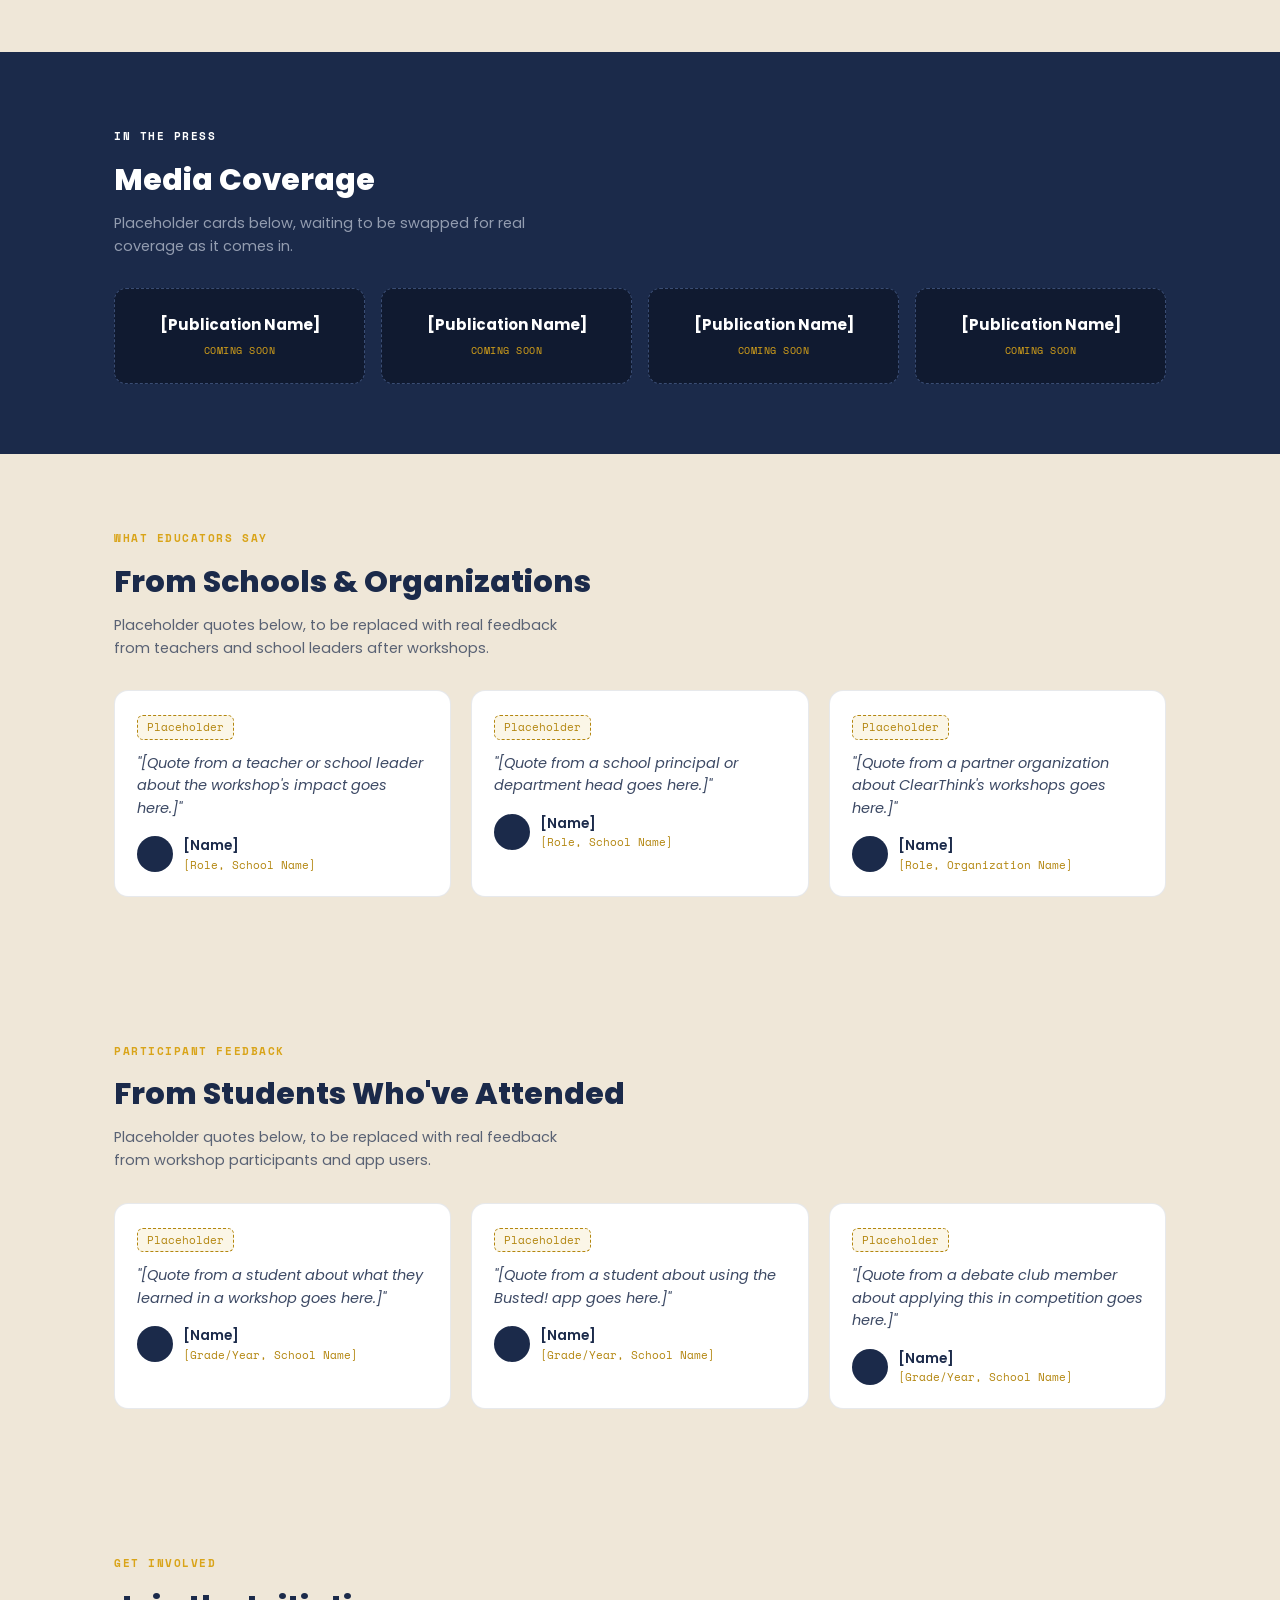
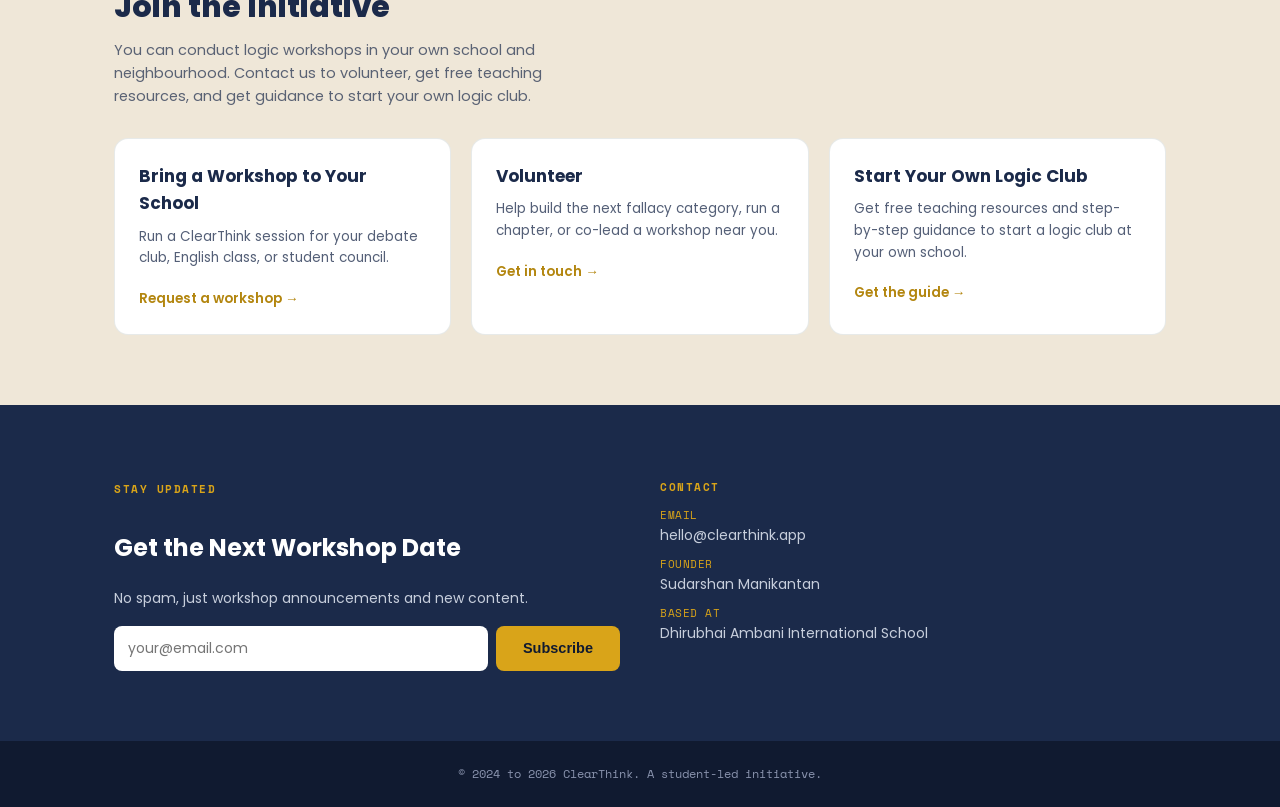
==== commit 8eff3d17: "Add files via upload" ====
--- a/index.html
+++ b/index.html
@@ -1,111 +1,622 @@
 <!DOCTYPE html>
 <html lang="en">
 <head>
-<meta charset="UTF-8">
-<meta name="viewport" content="width=device-width, initial-scale=1, viewport-fit=cover">
-<title>Sudarshan Manikantan</title>
-<meta name="claude:viewport-fit-sides" content="cover">
-<meta name="description" content="Sudarshan Manikantan, IB Diploma student at Dhirubhai Ambani International School, Mumbai. Research and projects in linguistics, logic, cognitive science and AI.">
-<meta property="og:title" content="Sudarshan Manikantan">
-<meta property="og:description" content="IB Diploma student in Mumbai working on linguistics, logic, cognitive science and AI.">
-<meta property="og:image" content="https://sudhirulz.github.io/sudarshan.jpg">
-<link rel="icon" href="data:image/svg+xml,%3Csvg xmlns='http://www.w3.org/2000/svg' viewBox='0 0 100 100'%3E%3Crect width='100' height='100' rx='20' fill='%232a4b8d'/%3E%3Ctext x='50' y='70' font-size='62' font-family='Georgia,serif' fill='%23fbfcfd' text-anchor='middle'%3ES%3C/text%3E%3C/svg%3E">
+<meta charset="UTF-8" />
+<meta name="viewport" content="width=device-width, initial-scale=1.0" />
+<title>ClearThink: Learn to Spot Bad Arguments</title>
 <link rel="preconnect" href="https://fonts.googleapis.com">
 <link rel="preconnect" href="https://fonts.gstatic.com" crossorigin>
-<link rel="stylesheet" href="https://fonts.googleapis.com/css2?family=IBM+Plex+Mono:wght@400;500&family=Newsreader:opsz,wght@6..72,500;6..72,600&family=Public+Sans:wght@400;500;600&display=swap">
-<link rel="stylesheet" href="style.css">
-<script src="theme.js"></script>
+<link href="https://fonts.googleapis.com/css2?family=Poppins:wght@400;500;600;700;800&family=Space+Mono:wght@400;500;700&display=swap" rel="stylesheet">
+<style>
+  :root {
+    --ink: #1B2A4A;
+    --ink-deep: #101A30;
+    --bone: #EFE7D8;
+    --gold: #D9A419;
+    --gold-deep: #B3860F;
+    --white: #FFFFFF;
+    --muted: #C7CEDC;
+    --muted-dark: #8993AD;
+    --line: #3A4D74;
+  }
+  * { box-sizing: border-box; }
+  @media (prefers-reduced-motion: reduce) {
+    *, *::before, *::after { animation-duration: 0.001ms !important; transition-duration: 0.001ms !important; }
+  }
+  html { scroll-behavior: smooth; }
+  body {
+    margin: 0;
+    background: var(--bone);
+    color: var(--ink);
+    font-family: 'Poppins', sans-serif;
+    line-height: 1.6;
+  }
+  a { color: inherit; }
+  .wrap { max-width: 1100px; margin: 0 auto; padding: 0 24px; }
+  .eyebrow {
+    font-family: 'Space Mono', monospace;
+    font-size: 11px;
+    letter-spacing: 0.14em;
+    text-transform: uppercase;
+    color: var(--gold);
+    font-weight: 700;
+    display: inline-block;
+    margin-bottom: 10px;
+  }
+
+  /* ---------- Nav ---------- */
+  header.site-nav {
+    position: sticky; top: 0; z-index: 50;
+    background: var(--ink-deep);
+  }
+  .nav-inner { max-width: 1100px; margin: 0 auto; padding: 16px 24px; display: flex; align-items: center; justify-content: space-between; }
+  .logo { display: flex; align-items: center; gap: 8px; text-decoration: none; }
+  .logo img { height: 30px; width: auto; display: block; }
+  .logo .wordmark {
+    font-family: 'Poppins', sans-serif;
+    font-weight: 800;
+    font-style: italic;
+    transform: skewX(-6deg);
+    font-size: 19px;
+    letter-spacing: -0.01em;
+    display: inline-block;
+    color: #4A7BC7;
+  }
+  .logo .wordmark span { color: var(--gold); }
+  .nav-links { display: flex; gap: 28px; list-style: none; margin: 0; padding: 0; }
+  .nav-links a { text-decoration: none; color: var(--muted); font-size: 13.5px; font-weight: 500; }
+  .nav-links a:hover { color: #fff; }
+  .nav-cta { background: var(--gold); color: var(--ink-deep) !important; padding: 9px 18px; border-radius: 6px; font-weight: 600; }
+  .mobile-toggle { display: none; background: none; border: none; font-size: 22px; cursor: pointer; color: #fff; }
+  @media (max-width: 760px) {
+    .nav-links { position: fixed; top: 58px; left: 0; right: 0; background: var(--ink-deep); flex-direction: column; gap: 0; display: none; padding: 8px 0; }
+    .nav-links.open { display: flex; }
+    .nav-links li { padding: 12px 24px; border-top: 1px solid var(--line); }
+    .mobile-toggle { display: block; }
+  }
+
+  /* ---------- Hero carousel ---------- */
+  .hero { position: relative; min-height: 560px; display: flex; align-items: center; justify-content: center; overflow: hidden; }
+  .hero-slide {
+    position: absolute; inset: 0;
+    background-size: cover; background-position: center;
+    opacity: 0; transition: opacity 1.2s ease;
+  }
+  .hero-slide.active { opacity: 1; }
+  .hero-scrim { position: absolute; inset: 0; background: linear-gradient(180deg, rgba(15,33,31,0.75) 0%, rgba(15,33,31,0.88) 100%); }
+  .hero-content { position: relative; z-index: 2; text-align: center; padding: 60px 24px; }
+  .hero-content h1 { font-weight: 800; font-size: clamp(32px, 5.5vw, 52px); color: #fff; max-width: 720px; margin: 0 auto 16px; line-height: 1.15; }
+  .hero-content h1 .line { display: block; opacity: 0; transform: translateY(18px); animation: heroLineIn 0.7s ease forwards; }
+  .hero-content h1 .line:nth-child(1) { animation-delay: 0.1s; }
+  .hero-content h1 .line:nth-child(2) { animation-delay: 0.45s; }
+  @keyframes heroLineIn { to { opacity: 1; transform: translateY(0); } }
+  .hero-content h1 .hl { color: var(--gold); position: relative; display: inline-block; }
+  .hero-content h1 .hl::after {
+    content: '';
+    position: absolute;
+    left: 0; bottom: -4px;
+    height: 4px; width: 0;
+    background: var(--gold);
+    border-radius: 3px;
+    animation: heroUnderline 0.6s ease forwards;
+    animation-delay: 1.1s;
+  }
+  @keyframes heroUnderline { to { width: 100%; } }
+  .hero-sub { color: var(--muted); font-size: 16px; max-width: 500px; margin: 0 auto 30px; }
+  .hero-ctas { display: flex; gap: 12px; justify-content: center; flex-wrap: wrap; margin-bottom: 44px; }
+  .btn { font-weight: 600; font-size: 14.5px; padding: 13px 26px; border-radius: 8px; text-decoration: none; display: inline-block; cursor: pointer; border: 1.5px solid transparent; transition: transform 0.12s; }
+  .btn:hover { transform: translateY(-2px); }
+  .btn-solid { background: var(--gold); color: var(--ink-deep); }
+  .btn-outline { background: transparent; color: #fff; border-color: var(--line); }
+  .hero-stats { display: flex; justify-content: center; gap: 40px; flex-wrap: wrap; }
+  .hero-stat .num { font-weight: 700; font-size: 26px; color: #fff; }
+  .hero-stat .label { font-family: 'Space Mono', monospace; font-size: 10px; text-transform: uppercase; letter-spacing: 0.06em; color: var(--muted-dark); margin-top: 2px; }
+  .hero-dots { position: absolute; bottom: 18px; left: 0; right: 0; display: flex; justify-content: center; gap: 7px; z-index: 3; }
+  .hero-dot { width: 7px; height: 7px; border-radius: 50%; background: rgba(255,255,255,0.35); }
+  .hero-dot.active { background: var(--gold); }
+
+  /* ---------- Mission ---------- */
+  .mission { background: var(--ink-deep); text-align: center; padding: 56px 24px; }
+  .mission p { color: #fff; font-size: 20px; font-weight: 500; max-width: 620px; margin: 0 auto 16px; line-height: 1.5; }
+  .mission .hl { color: var(--gold); font-weight: 700; }
+  .mission-divider { width: 44px; height: 1.5px; background: var(--line); margin: 18px auto; }
+  .mission-author { font-weight: 600; font-size: 13px; color: var(--gold); }
+  .mission-role { font-family: 'Space Mono', monospace; font-size: 10px; letter-spacing: 0.06em; text-transform: uppercase; color: var(--muted-dark); margin-top: 2px; }
+
+  section { padding: 70px 0; }
+  h2.section-title { font-weight: 800; font-size: 30px; margin: 0 0 8px; }
+  .section-sub { color: var(--ink); opacity: 0.7; font-size: 14.5px; max-width: 480px; margin: 0 0 30px; }
+
+  /* ---------- Busted spotlight ---------- */
+  .app-section .wrap { display: grid; grid-template-columns: 1fr 1fr; gap: 48px; align-items: center; }
+  @media (max-width: 800px) { .app-section .wrap { grid-template-columns: 1fr; } }
+  .app-copy p { font-size: 15px; opacity: 0.82; margin-bottom: 20px; }
+  .app-ctas { display: flex; gap: 12px; flex-wrap: wrap; margin-bottom: 24px; }
+  .btn-dark { background: var(--ink); color: #fff; }
+  .store-badges { display: flex; gap: 10px; flex-wrap: wrap; }
+  .store-badge { display: flex; align-items: center; gap: 8px; background: var(--ink); color: #fff; padding: 9px 16px; border-radius: 8px; font-size: 12px; opacity: 0.55; position: relative; }
+  .store-badge .store-sub { font-family: 'Space Mono', monospace; font-size: 8px; text-transform: uppercase; display: block; }
+  .store-badge .store-main { font-weight: 600; font-size: 12.5px; }
+  .coming-soon-tag { position: absolute; top: -9px; right: -8px; background: var(--gold); color: var(--ink-deep); font-family: 'Space Mono', monospace; font-size: 8px; font-weight: 700; padding: 2px 7px; border-radius: 20px; text-transform: uppercase; }
+  .app-mockup { position: relative; background: #fef6e4; border: 3px solid var(--ink); border-radius: 16px; padding: 18px; transform: rotate(-1.5deg); box-shadow: 8px 8px 0 var(--gold); margin-right: 12px; }
+  .mockup-title { font-weight: 800; font-size: 20px; color: #d94f74; text-align: center; margin-bottom: 12px; }
+  .mockup-card { background: #fff; border: 2px solid var(--ink); border-radius: 10px; padding: 10px 12px; margin-bottom: 8px; font-size: 12px; color: var(--ink); }
+  .mockup-stamp { display: inline-block; font-weight: 700; font-size: 11px; padding: 2px 8px; border-radius: 5px; border: 2px solid #d94f74; color: #d94f74; transform: rotate(-3deg); margin-bottom: 6px; }
+  .mockup-stamp.clean { color: #1f9aa8; border-color: #1f9aa8; }
+
+  /* ---------- Events filmstrip ---------- */
+  .events-section { background: var(--ink); }
+  .events-section .section-title, .events-section .eyebrow { color: #fff; }
+  .events-section .eyebrow { color: var(--gold); }
+  .events-section .section-sub { color: var(--muted); }
+  .filmstrip { display: flex; gap: 16px; overflow-x: auto; padding-bottom: 10px; scroll-snap-type: x mandatory; }
+  .event-card { min-width: 260px; scroll-snap-align: start; background: var(--ink-deep); border-radius: 12px; overflow: hidden; cursor: pointer; border: 1px solid var(--line); transition: transform 0.15s; }
+  .event-card:hover { transform: translateY(-3px); }
+  .event-card img { width: 100%; height: 150px; object-fit: cover; display: block; }
+  .event-card-body { padding: 14px 16px; }
+  .event-tag { font-family: 'Space Mono', monospace; font-size: 9.5px; text-transform: uppercase; letter-spacing: 0.06em; color: var(--gold); font-weight: 700; margin-bottom: 6px; }
+  .event-name { font-weight: 600; font-size: 14px; color: #fff; margin-bottom: 4px; }
+  .event-date { font-family: 'Space Mono', monospace; font-size: 10.5px; color: var(--muted-dark); }
+
+  /* lightbox */
+  .lightbox-overlay { display: none; position: fixed; inset: 0; background: rgba(15,33,31,0.9); z-index: 100; align-items: center; justify-content: center; padding: 20px; }
+  .lightbox-overlay.show { display: flex; }
+  .lightbox-card { background: var(--bone); border-radius: 14px; max-width: 480px; width: 100%; overflow: hidden; position: relative; }
+  .lightbox-card img { width: 100%; height: 260px; object-fit: cover; display: block; }
+  .lightbox-body { padding: 20px 22px; }
+  .lightbox-close { position: absolute; top: 12px; right: 12px; width: 32px; height: 32px; border-radius: 50%; background: var(--ink); color: #fff; border: none; font-size: 15px; cursor: pointer; }
+  .lightbox-body h3 { font-weight: 700; font-size: 18px; margin: 0 0 6px; }
+  .lightbox-body p { font-size: 13.5px; opacity: 0.8; margin: 0; }
+
+  /* ---------- Workshops ---------- */
+  .workshop-grid { display: grid; grid-template-columns: 1.2fr 1fr; gap: 16px; }
+  @media (max-width: 760px) { .workshop-grid { grid-template-columns: 1fr; } }
+  .workshop-feature { position: relative; border-radius: 14px; overflow: hidden; min-height: 320px; }
+  .workshop-feature img { width: 100%; height: 100%; object-fit: cover; position: absolute; inset: 0; }
+  .workshop-feature-label { position: relative; z-index: 2; background: linear-gradient(0deg, rgba(15,33,31,0.85), transparent); height: 100%; display: flex; align-items: flex-end; padding: 20px; }
+  .workshop-feature-label span { color: #fff; font-weight: 600; font-size: 15px; }
+  .workshop-stack { display: flex; flex-direction: column; gap: 16px; }
+  .workshop-small { position: relative; border-radius: 14px; overflow: hidden; height: 152px; }
+  .workshop-small img { width: 100%; height: 100%; object-fit: cover; position: absolute; inset: 0; }
+  .workshop-small-label { position: relative; z-index: 2; background: linear-gradient(0deg, rgba(15,33,31,0.85), transparent); height: 100%; display: flex; align-items: flex-end; padding: 14px; }
+  .workshop-small-label span { color: #fff; font-weight: 600; font-size: 13px; }
+
+  /* ---------- About / founder ---------- */
+  .about-section { background: var(--ink-deep); }
+  .about-section .eyebrow { color: var(--gold); }
+  .about-inner { display: grid; grid-template-columns: 210px 1fr 150px; gap: 30px; align-items: start; }
+  @media (max-width: 800px) { .about-inner { grid-template-columns: 1fr; } }
+  .founder-photo { width: 100%; aspect-ratio: 1; border-radius: 14px; overflow: hidden; }
+  .founder-photo img { width: 100%; height: 100%; object-fit: cover; display: block; }
+  .about-inner h2 { color: #fff; font-size: 26px; margin-bottom: 4px; }
+  .founder-role { font-family: 'Space Mono', monospace; font-size: 11.5px; color: var(--gold); text-transform: uppercase; letter-spacing: 0.04em; margin-bottom: 14px; }
+  .about-inner p { color: var(--muted); font-size: 14px; margin: 0 0 12px; }
+  .cred-badges { display: flex; flex-wrap: wrap; gap: 7px; margin-top: 14px; }
+  .cred-badge { font-family: 'Space Mono', monospace; font-size: 10px; color: var(--muted); background: rgba(255,255,255,0.06); border: 1px solid var(--line); padding: 5px 11px; border-radius: 20px; }
+  .side-photo { border-radius: 12px; overflow: hidden; }
+  .side-photo img { width: 100%; display: block; }
+  .side-photo-cap { font-family: 'Space Mono', monospace; font-size: 9.5px; color: var(--muted-dark); margin-top: 6px; text-align: center; }
+
+  /* ---------- Get Involved ---------- */
+  .involved-grid { display: grid; grid-template-columns: repeat(auto-fit, minmax(240px, 1fr)); gap: 20px; }
+  .involved-card { background: #fff; border-radius: 14px; padding: 24px; border: 1px solid rgba(22,48,46,0.1); }
+  .involved-card h3 { font-weight: 700; font-size: 17px; margin: 0 0 8px; color: var(--ink); }
+  .involved-card p { font-size: 13.5px; opacity: 0.75; margin: 0 0 16px; }
+  .involved-card a { font-size: 13.5px; font-weight: 600; text-decoration: none; color: var(--gold-deep); }
+
+  /* ---------- Contact ---------- */
+  .contact-section { background: var(--ink); }
+  .contact-inner { display: grid; grid-template-columns: 1fr 1fr; gap: 40px; }
+  @media (max-width: 700px) { .contact-inner { grid-template-columns: 1fr; } }
+  .contact-section .eyebrow { color: var(--gold); }
+  .contact-section h2 { color: #fff; }
+  .newsletter-form { display: flex; gap: 8px; margin-top: 16px; flex-wrap: wrap; }
+  .newsletter-form input { flex: 1; min-width: 180px; padding: 12px 14px; border: none; border-radius: 8px; font-family: 'Poppins', sans-serif; font-size: 14px; }
+  .contact-details { font-size: 14px; color: var(--muted); }
+  .contact-details .row { margin-bottom: 10px; }
+  .contact-details .k { font-family: 'Space Mono', monospace; font-size: 10.5px; text-transform: uppercase; letter-spacing: 0.05em; color: var(--gold); }
+
+  /* ---------- Media coverage ---------- */
+  .media-section { background: var(--ink); }
+  .media-section .eyebrow, .media-section .section-title { color: #fff; }
+  .media-section .section-sub { color: var(--muted); }
+  .media-grid { display: grid; grid-template-columns: repeat(auto-fit, minmax(180px, 1fr)); gap: 16px; }
+  .media-card {
+    background: var(--ink-deep);
+    border: 1px dashed var(--line);
+    border-radius: 12px;
+    padding: 24px 18px;
+    text-align: center;
+  }
+  .media-card .pub-name { color: #fff; font-weight: 700; font-size: 15px; margin-bottom: 6px; }
+  .media-card .pub-tag { font-family: 'Space Mono', monospace; font-size: 10px; color: var(--gold); text-transform: uppercase; letter-spacing: 0.05em; }
+
+  /* ---------- Testimonials (educators + participants) ---------- */
+  .testimonial-grid { display: grid; grid-template-columns: repeat(auto-fit, minmax(260px, 1fr)); gap: 20px; }
+  .testimonial-card {
+    background: #fff;
+    border-radius: 14px;
+    padding: 22px;
+    border: 1px solid rgba(27,42,74,0.1);
+  }
+  .testimonial-quote { font-size: 14.5px; font-style: italic; opacity: 0.85; margin: 0 0 16px; line-height: 1.55; }
+  .testimonial-person { display: flex; align-items: center; gap: 10px; }
+  .testimonial-avatar { width: 36px; height: 36px; border-radius: 50%; background: var(--ink); flex-shrink: 0; }
+  .testimonial-name { font-weight: 600; font-size: 13.5px; }
+  .testimonial-role { font-family: 'Space Mono', monospace; font-size: 10.5px; color: var(--gold-deep); }
+  .placeholder-note {
+    font-family: 'Space Mono', monospace;
+    font-size: 10.5px;
+    color: var(--gold-deep);
+    background: rgba(217,164,25,0.1);
+    border: 1px dashed var(--gold-deep);
+    border-radius: 6px;
+    padding: 3px 9px;
+    display: inline-block;
+    margin-bottom: 12px;
+  }
+
+  /* ---------- PLO webinars ---------- */
+  .plo-block { margin-top: 56px; padding-top: 44px; border-top: 1px solid rgba(27,42,74,0.15); }
+  .plo-block .section-sub { max-width: 640px; margin-bottom: 8px; }
+  .plo-credit { font-family: 'Space Mono', monospace; font-size: 11.5px; color: var(--gold-deep); letter-spacing: 0.02em; margin: 0 0 28px; }
+  .video-grid { display: grid; grid-template-columns: repeat(auto-fit, minmax(300px, 1fr)); gap: 20px; }
+  .video-card { background: #fff; border-radius: 14px; overflow: hidden; border: 1px solid rgba(27,42,74,0.1); }
+  .video-frame { position: relative; aspect-ratio: 16 / 9; background: var(--ink-deep); }
+  .video-frame iframe { position: absolute; inset: 0; width: 100%; height: 100%; border: 0; }
+  .video-meta { display: flex; align-items: center; justify-content: space-between; gap: 12px; padding: 14px 16px; }
+  .video-meta strong { font-size: 14.5px; font-weight: 700; }
+  .video-meta a { font-family: 'Space Mono', monospace; font-size: 11px; color: var(--gold-deep); text-decoration: none; white-space: nowrap; }
+  .video-meta a:hover { text-decoration: underline; }
+
+  footer.site-footer { text-align: center; padding: 24px; font-size: 11.5px; color: var(--muted-dark); font-family: 'Space Mono', monospace; background: var(--ink-deep); }
+</style>
 </head>
 <body>
 
-<header class="topbar">
+<header class="site-nav">
+  <div class="nav-inner">
+    <a class="logo" href="index.html"><img src="[data-uri]" alt="ClearThink logo"><span class="wordmark">Clear<span>Think</span></span></a>
+    <button class="mobile-toggle" id="mobile-toggle" aria-label="Toggle menu">☰</button>
+    <ul class="nav-links" id="nav-links">
+      <li><a href="about.html">About</a></li>
+      <li><a href="#events">Events</a></li>
+      <li><a href="#workshops">Workshops</a></li>
+      <li><a href="#voices">Voices</a></li>
+      <li><a href="busted_fallacy_guide.html" target="_blank">Busted!</a></li>
+      <li><a href="#contact" class="nav-cta">Contact</a></li>
+    </ul>
+  </div>
+</header>
+
+<div class="hero" id="hero">
+  <div class="hero-slide active" id="slide-0" style="background-image:url('[data-uri]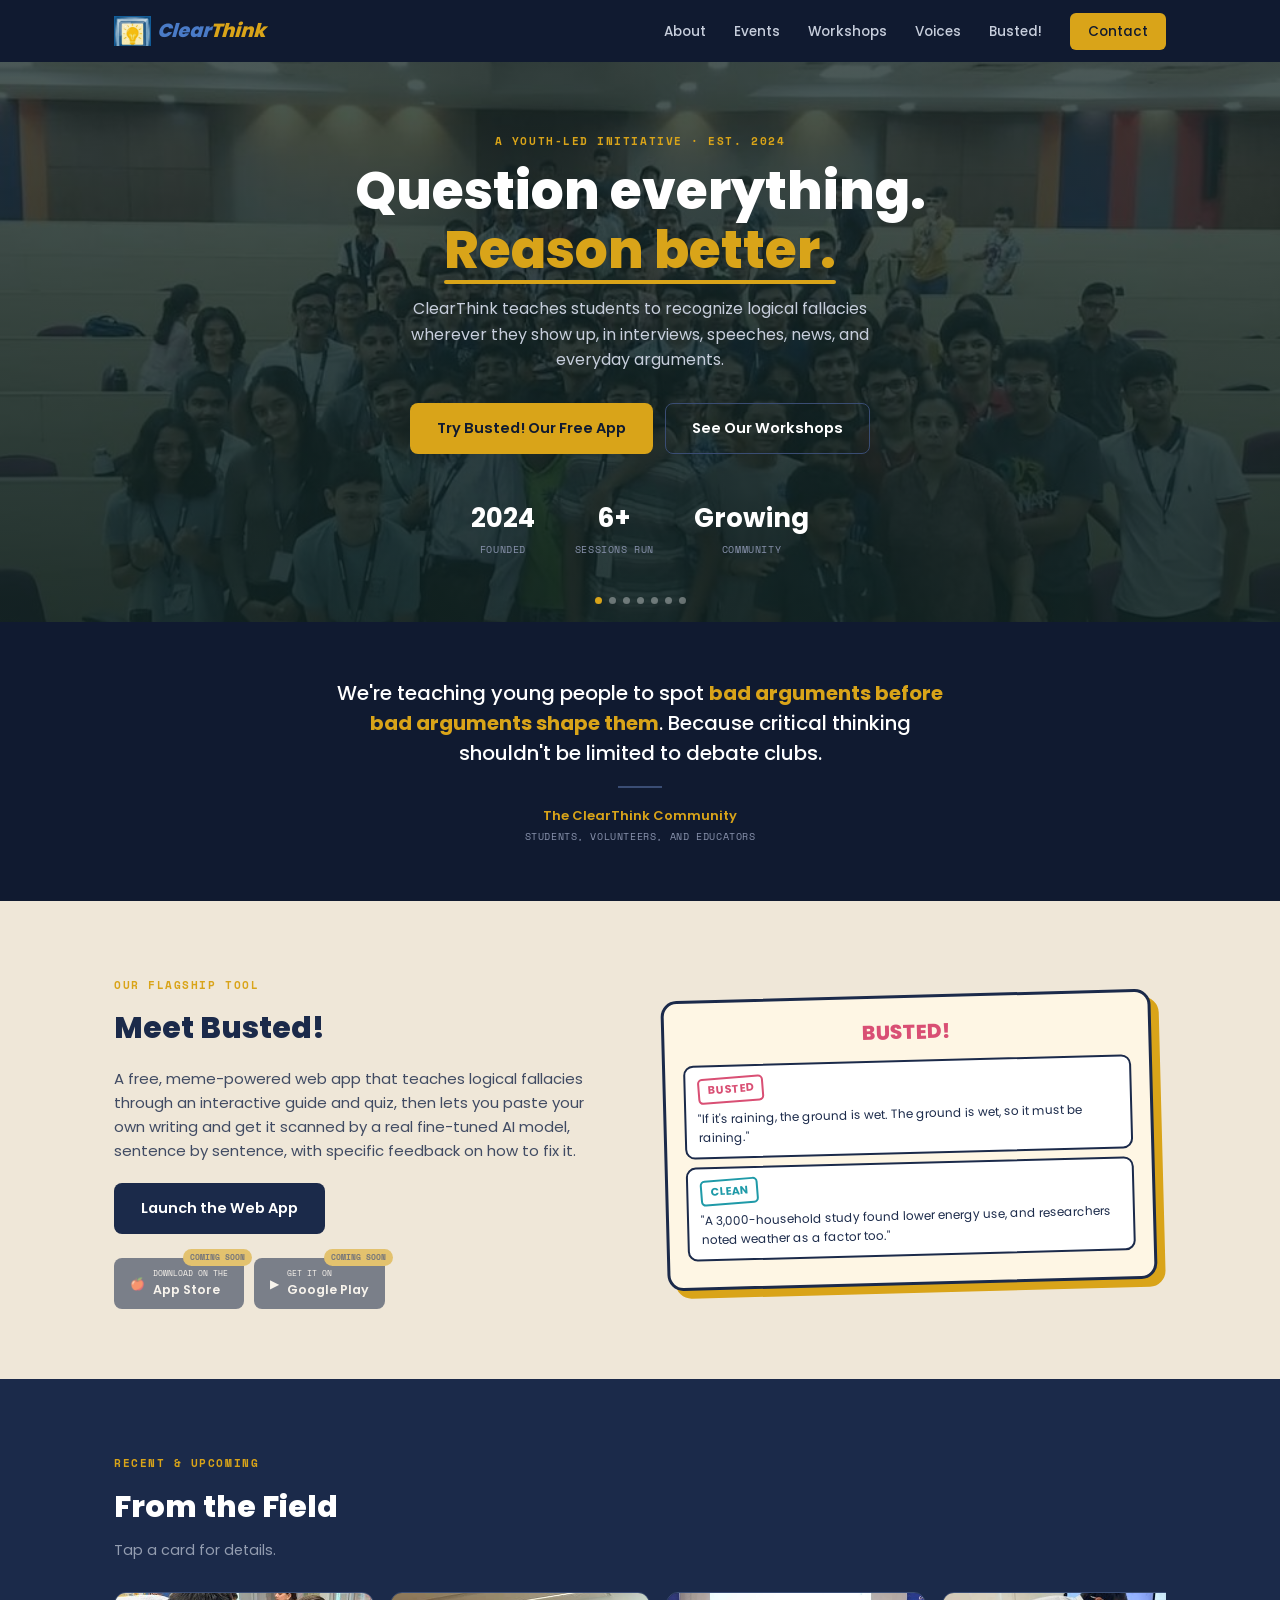
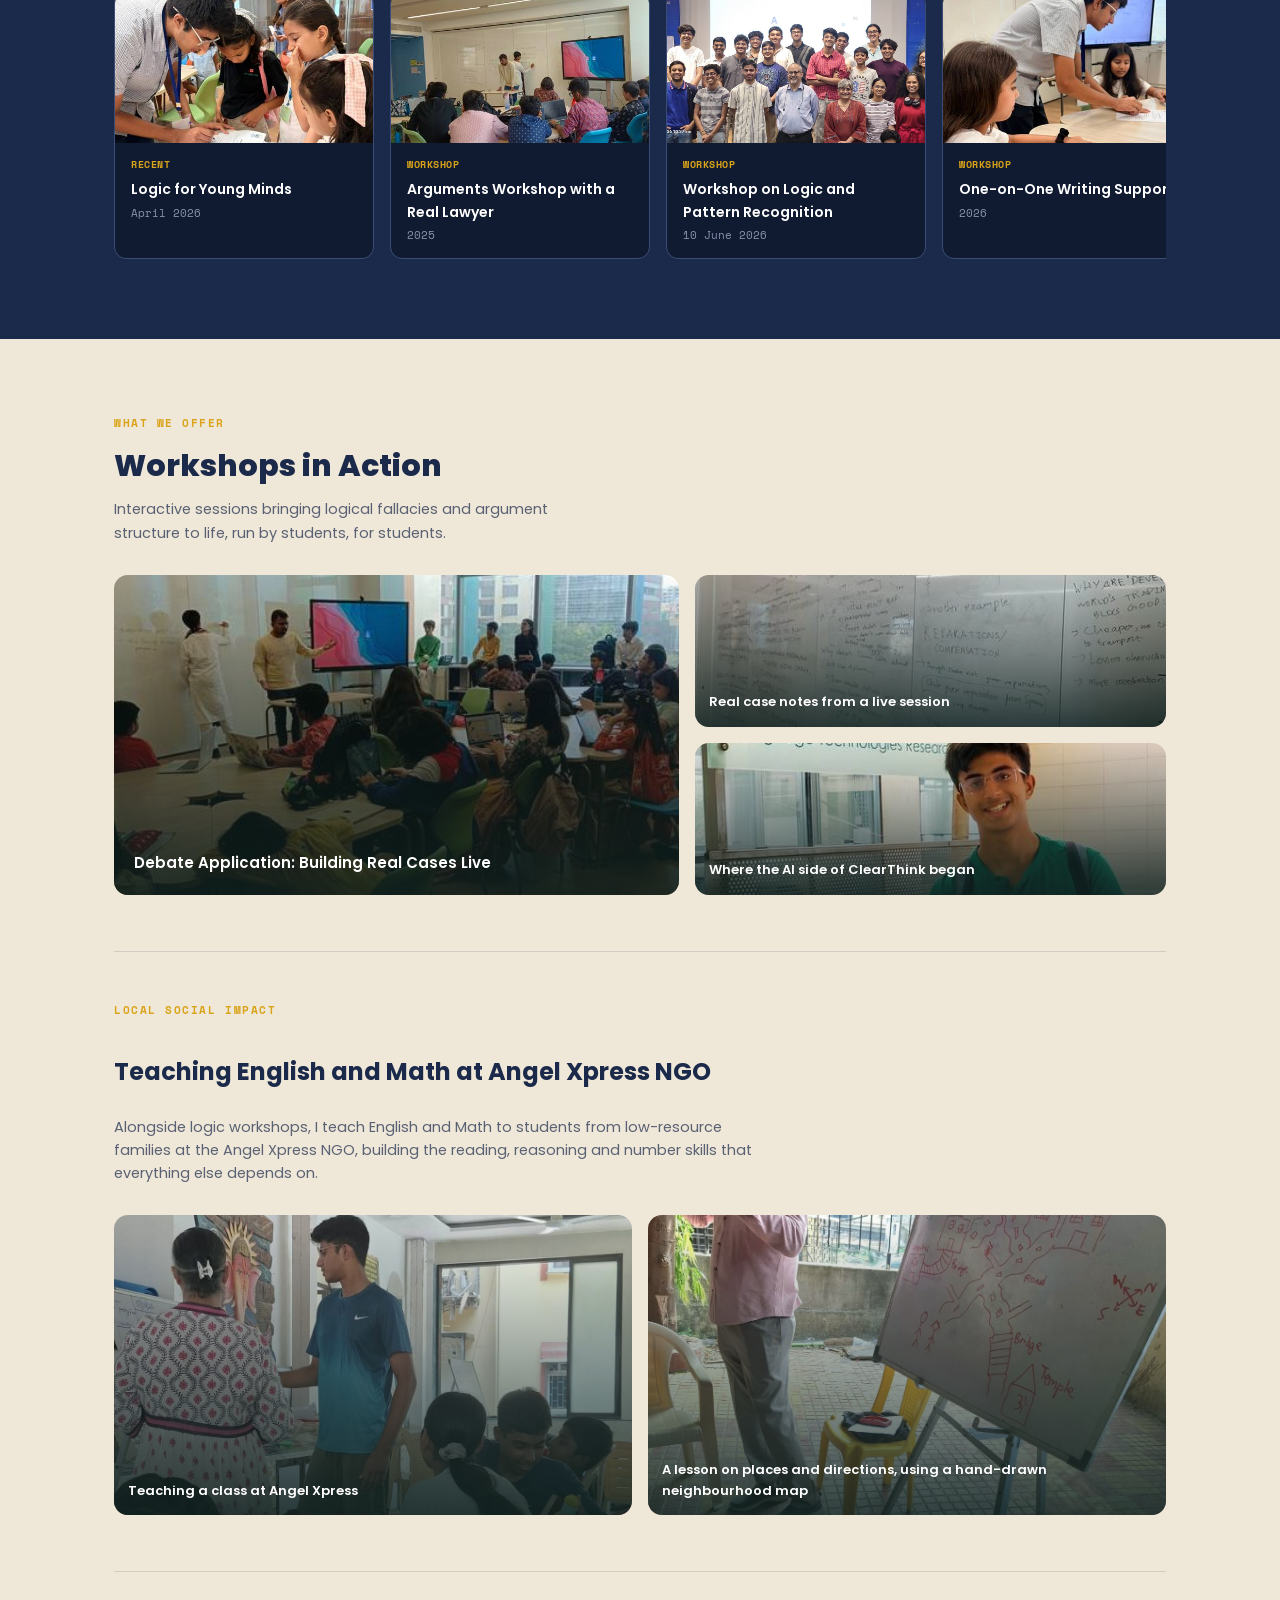
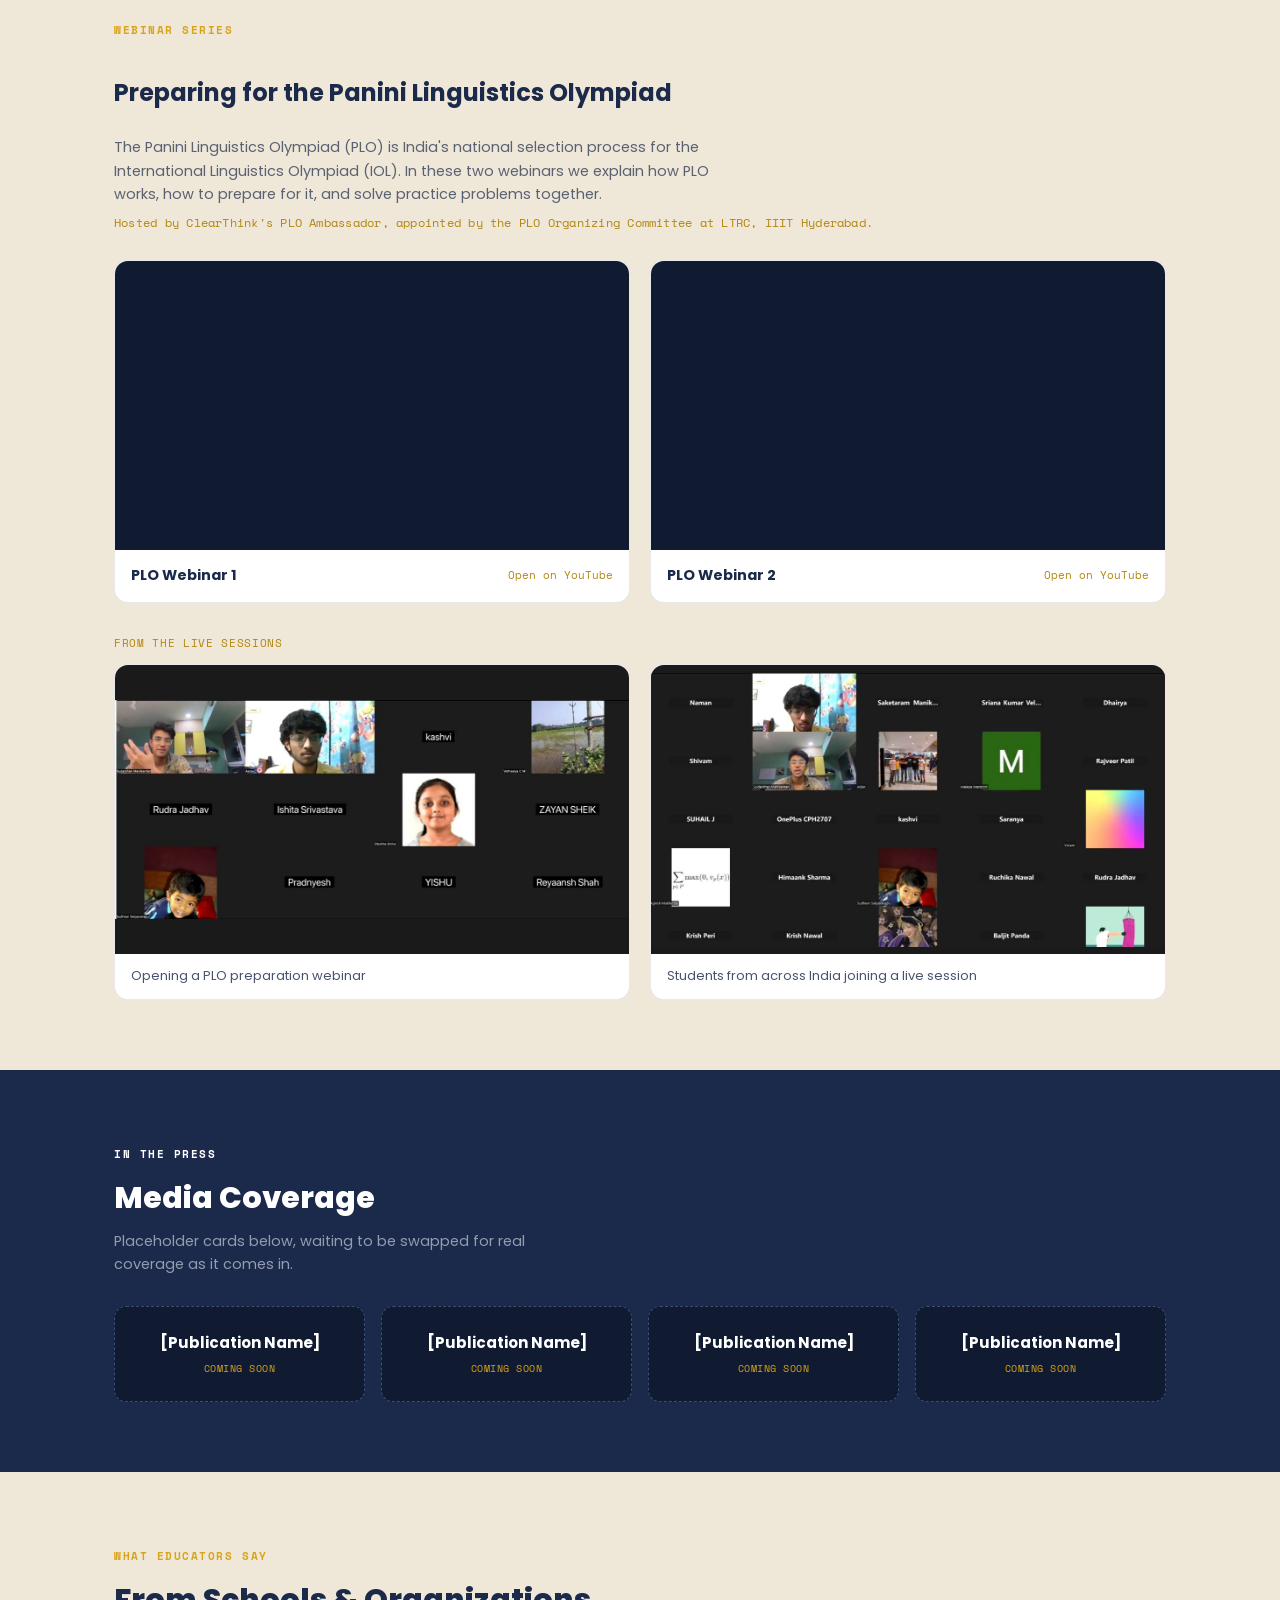
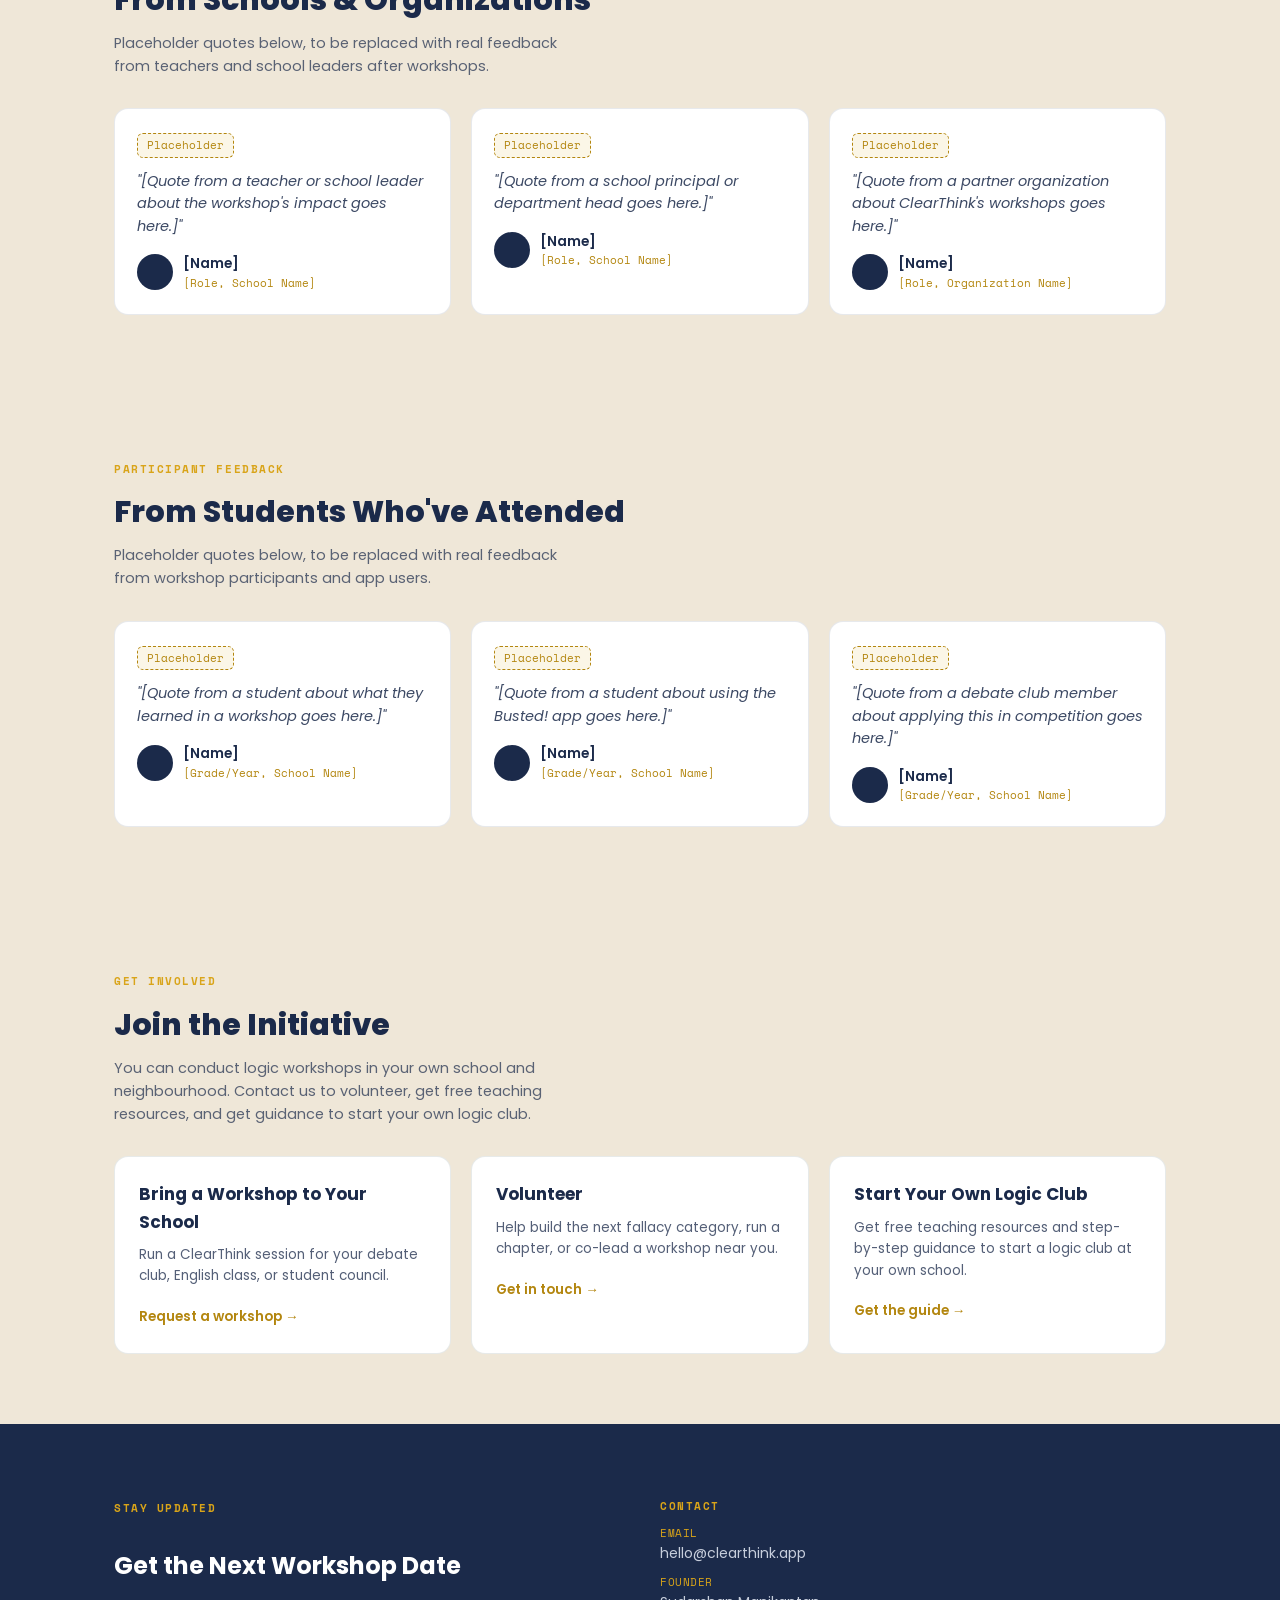
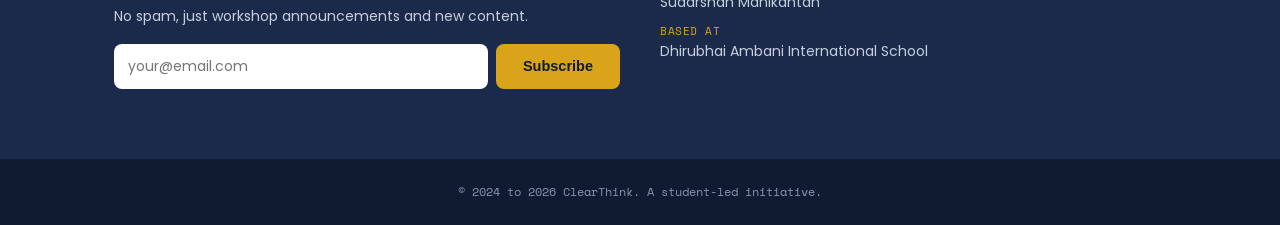
